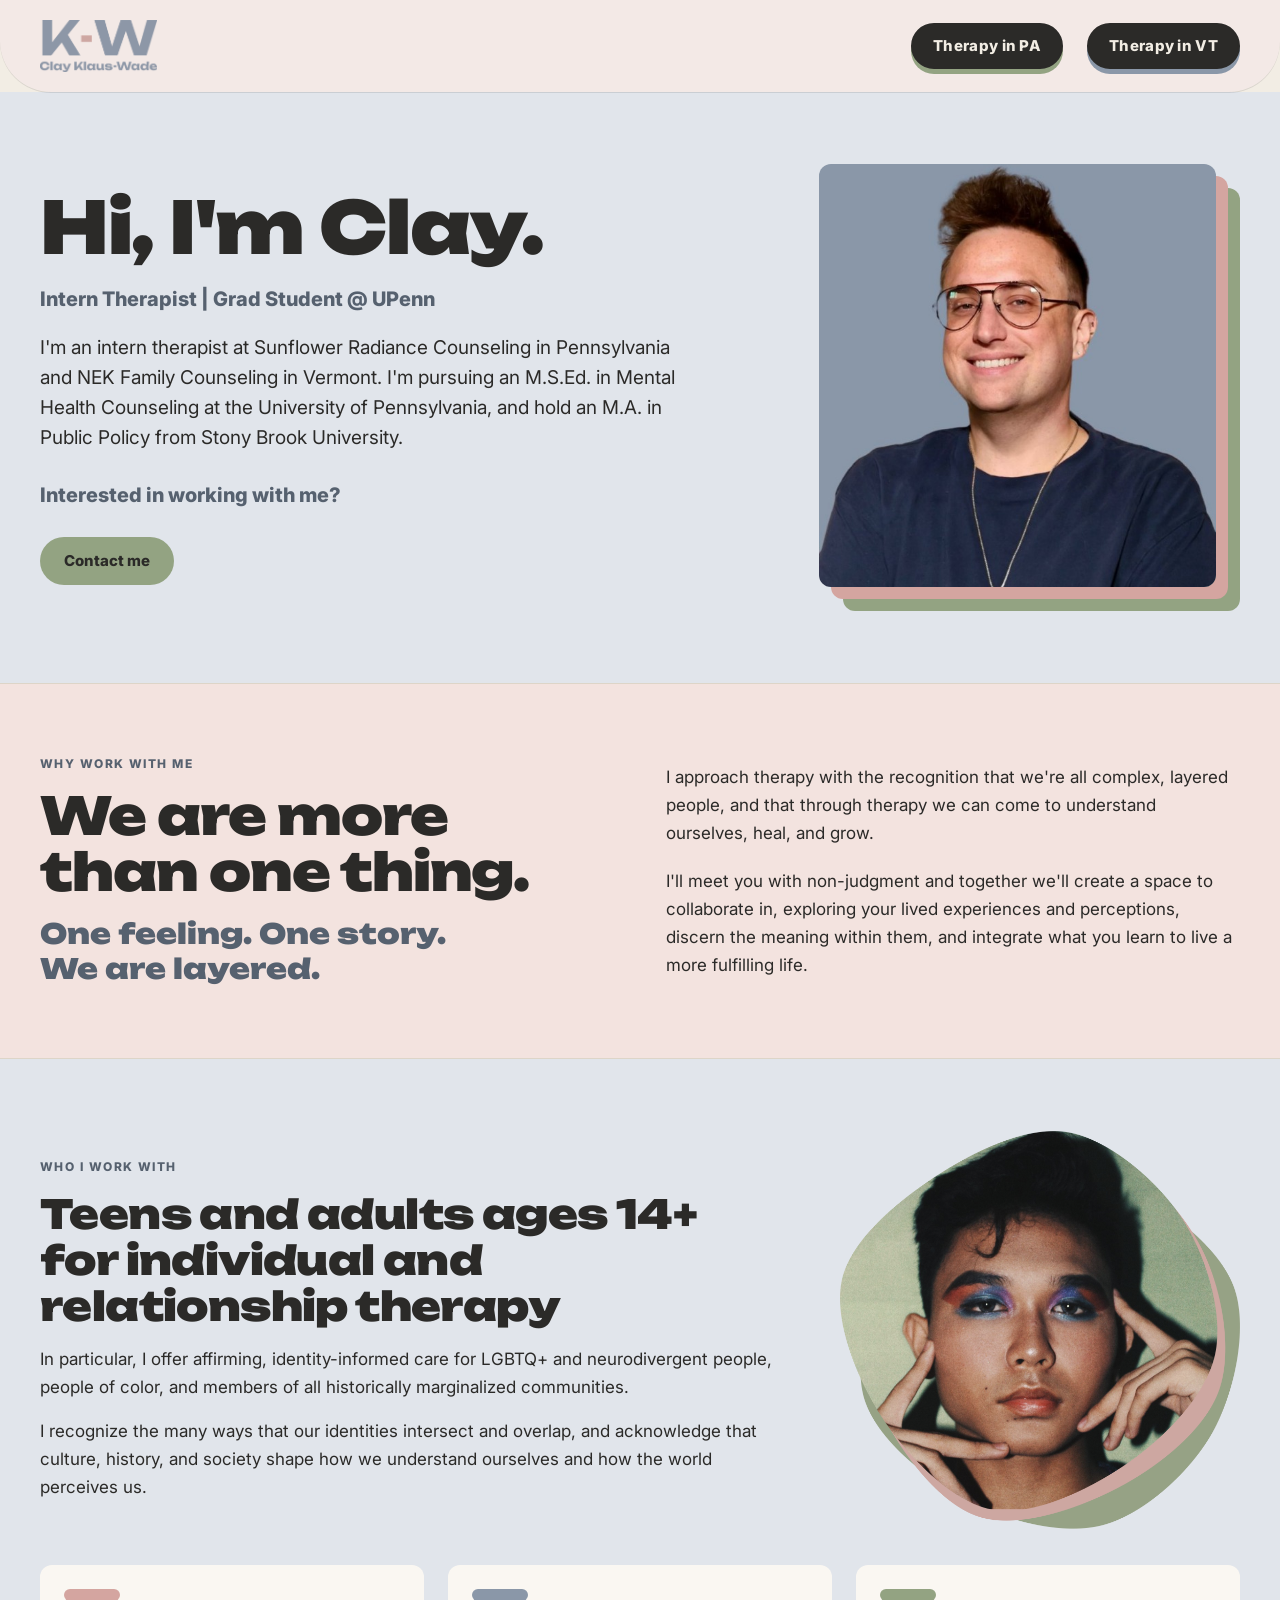
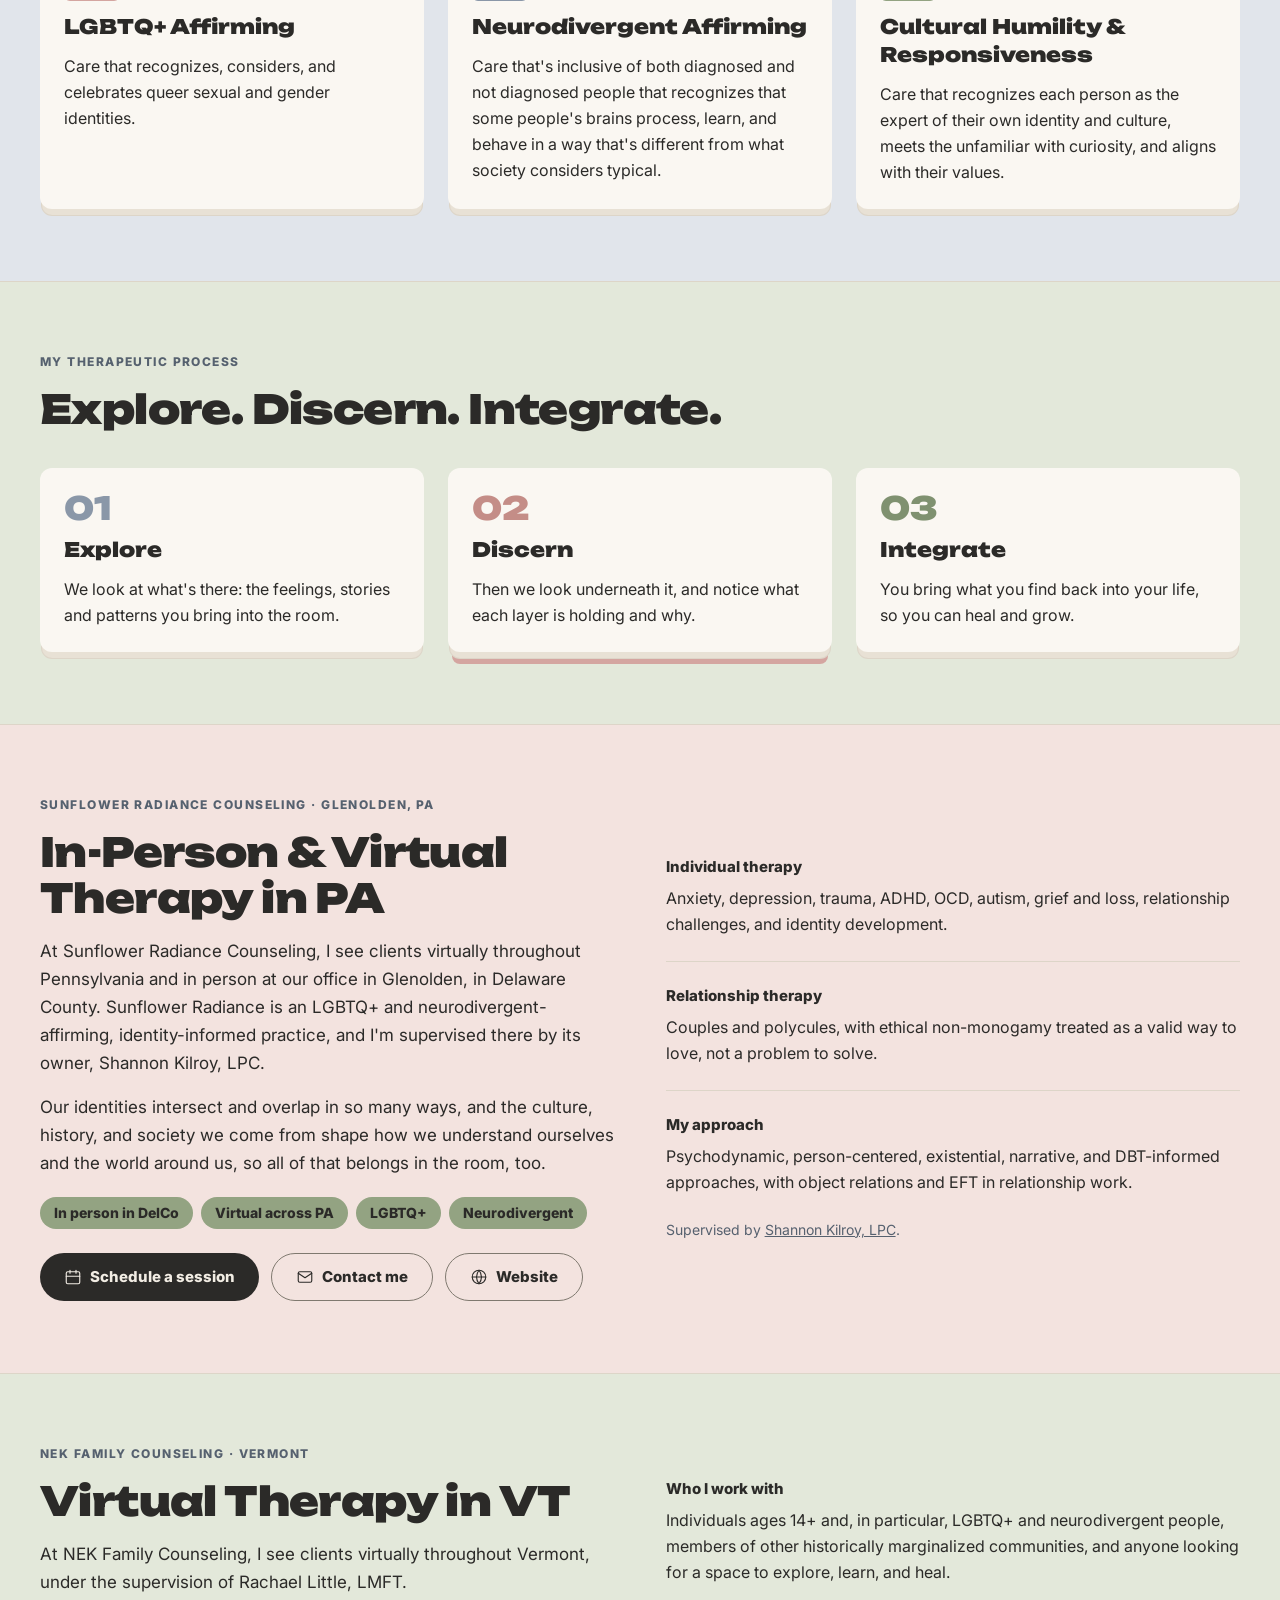
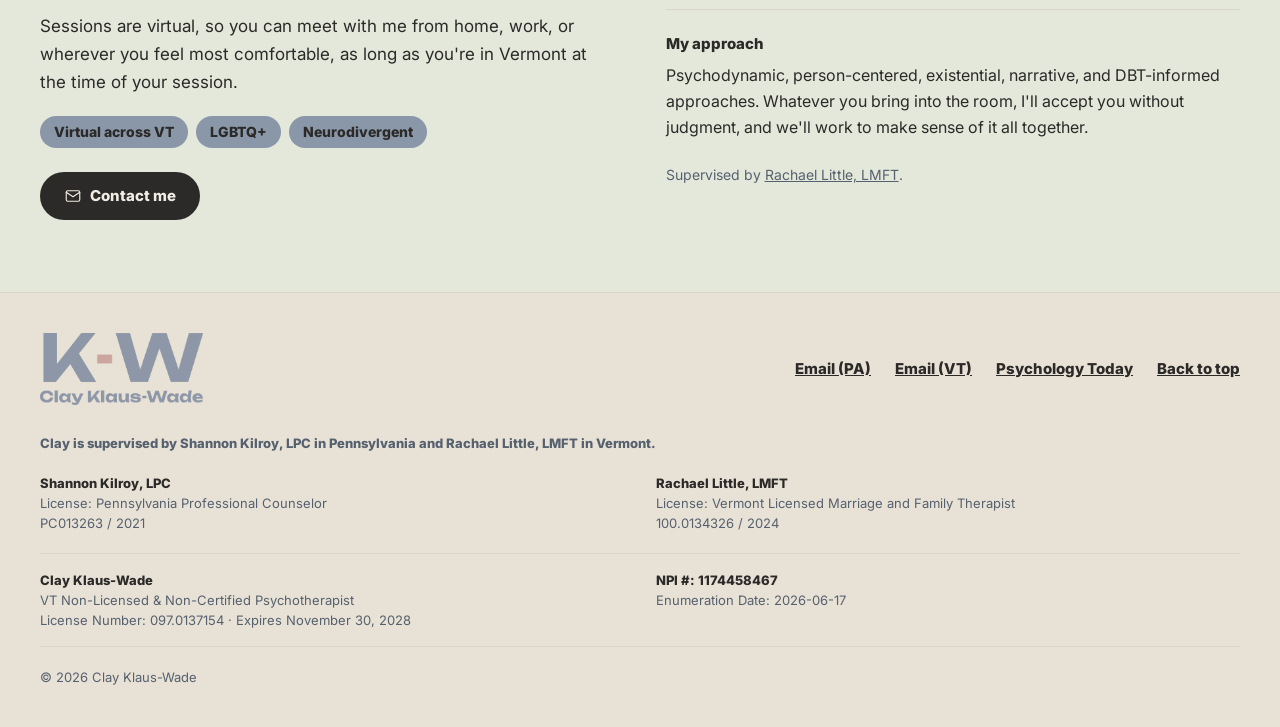
==== therapy/index.html @ a7d3a255 "Make the header stay pinned while scrolling The page wrapper's overflow-x: hidden made it a scroll c" ====
<!doctype html>
<html lang="en">
<head>
<meta charset="utf-8">
<meta name="viewport" content="width=device-width, initial-scale=1">
<title>Therapy with Clay Klaus-Wade</title>
<meta name="description" content="Clay Klaus-Wade is an intern therapist offering in-person and virtual therapy in Pennsylvania through Sunflower Radiance Counseling and virtual therapy in Vermont through NEK Family Counseling.">
<link rel="icon" href="../images/favicon.svg" type="image/svg+xml">
<link rel="preconnect" href="https://fonts.googleapis.com">
<link rel="stylesheet" href="https://fonts.googleapis.com/css2?family=Inter:wght@400;800&amp;family=Unbounded:wght@900&amp;display=swap">
<style>
html{background:#e8e1d5}
body{margin:0;background:#f2ede4}
a{color:#2b2a28}a:hover{color:#56616f}
a:focus-visible{outline:2px solid #2b2a28;outline-offset:2px}
.btn-primary:hover{background:#1c1b1a !important}
.btn-outline:hover{background:#e8e1d5 !important}
.pt-btn:hover{background:#84956f !important;color:#2b2a28 !important}
.card-lift{transition:box-shadow 150ms ease-out}
.card-lift:hover{box-shadow:0 8px 0 -2px #e8e1d5, 0 8px 0 -1px #ddd5c8, 0 16px 0 -4px #d4a5a0 !important}
@media (prefers-reduced-motion: reduce){.card-lift{transition:none}}
html{scroll-behavior:smooth}
@keyframes rise{from{opacity:0;transform:translateY(24px)}to{opacity:1;transform:none}}
@keyframes drift{from{transform:translateY(-28px)}to{transform:translateY(28px)}}
@media (prefers-reduced-motion: no-preference){
.intro > *{animation:rise 700ms cubic-bezier(.2,.7,.2,1) both}
.intro > *:nth-child(2){animation-delay:80ms}
.intro > *:nth-child(3){animation-delay:160ms}
.intro > *:nth-child(4){animation-delay:240ms}
.intro > *:nth-child(5){animation-delay:320ms}
.intro-photo{animation:rise 900ms 200ms cubic-bezier(.2,.7,.2,1) both}
@supports (animation-timeline: view()){
.reveal{animation:rise linear both;animation-timeline:view();animation-range:entry 0% entry 70%}
.parallax{animation:drift linear both;animation-timeline:view();animation-range:cover 0% cover 100%}
}
}
@media (prefers-reduced-motion: reduce){html{scroll-behavior:auto}}
@media (max-width:640px){.logo-footer{height:48px !important}.hero-photo{max-width:321px !important}.who-photo{max-width:280px !important;order:2;flex:none !important;width:100%;align-self:flex-start;margin:4px 0 8px}
.who-row{flex-direction:column;flex-wrap:nowrap !important;align-items:stretch !important;gap:16px !important}
.who-text{display:contents !important}
.who-text > *:nth-child(1){order:1}
.who-text > *:nth-child(n+2){order:3}
.hero{flex-direction:column;flex-wrap:nowrap !important;align-items:stretch !important;gap:20px !important}
.hero .intro{display:contents !important}
.hero .intro > *:nth-child(1){order:1}
.hero .hero-photo{order:2;flex:none !important;width:100%;align-self:flex-start;margin:8px 0 12px}
.hero .intro > *:nth-child(n+2){order:3}}
/* Header, borrowed from layered.health: a sticky vanilla sheet with rounded bottom corners, pill buttons that press into a colored edge */
.kw-header{position:sticky;top:0;z-index:20;background:#f3e9e6;border-radius:0 0 clamp(28px,4vw,56px) clamp(28px,4vw,56px);box-shadow:0 1px 0 rgba(43,42,40,.12)}
.kw-header-inner{max-width:1200px;margin:0 auto;padding:20px clamp(16px,4vw,32px);display:flex;align-items:center;justify-content:space-between;gap:24px;transition:padding .25s ease}
.kw-header.is-scrolled .kw-header-inner{padding-top:12px;padding-bottom:12px}
.kw-header{transition:box-shadow .25s ease}
.kw-header.is-scrolled{box-shadow:0 1px 0 rgba(43,42,40,.12),0 10px 24px -8px rgba(43,42,40,.22)}
.kw-lockup{display:inline-flex;align-items:center;line-height:0;text-decoration:none;flex-shrink:0}
.kw-lockup img{display:block;height:52px;width:auto}
.kw-nav{display:flex;align-items:center;gap:24px}
.kw-btn{position:relative;white-space:nowrap;display:inline-flex;align-items:center;padding:11px 20px;border:2px solid #2b2a28;border-radius:999px;background:#2b2a28;color:#f2ede4 !important;font-size:15px;line-height:20px;font-weight:800;letter-spacing:.02em;text-decoration:none;box-shadow:0 5px 0 0 #d4a5a0;transition:transform .18s ease,box-shadow .18s ease}
.kw-btn-slate{box-shadow:0 5px 0 0 #8a97a8}
.kw-btn-sage{box-shadow:0 5px 0 0 #93a382}
.kw-btn:hover,.kw-btn:focus-visible{background:#1f1e1c;transform:translateY(5px);box-shadow:0 0 0 0 transparent}
.kw-btn:active{transform:translateY(5px);box-shadow:none}
@media (max-width:720px){.kw-header-inner{padding-top:16px;padding-bottom:16px;column-gap:14px}.kw-lockup{flex:0 0 104px;width:104px}.kw-lockup img{width:100%;height:auto}.kw-nav{gap:8px}.kw-btn{padding:9px 12px;font-size:13px;box-shadow:0 4px 0 0 #d4a5a0}.kw-btn-slate{box-shadow:0 4px 0 0 #8a97a8}.kw-btn-sage{box-shadow:0 4px 0 0 #93a382}}
@media (max-width:420px){.kw-header-inner{column-gap:10px}.kw-lockup{flex-basis:84px;width:84px}.kw-nav{gap:6px}.kw-btn{padding:8px 10px;font-size:12px;letter-spacing:0}}
@media (max-width:350px){.kw-header-inner{column-gap:8px}.kw-lockup{flex-basis:68px;width:68px}.kw-nav{gap:5px}.kw-btn{padding:7px 8px;font-size:11px}}
@media (prefers-reduced-motion: reduce){.kw-header,.kw-header-inner,.kw-btn{transition:none}}
</style>
</head>
<body>
<div style="width: 100%; min-height: 100vh; display: flex; flex-direction: column; background: #f2ede4; color: #2b2a28; font-family: Inter, system-ui, -apple-system, 'Segoe UI', sans-serif; font-size: 16px; line-height: 26px; overflow-x: clip">
<div style="flex: 0 0 auto">

<!-- Header (logo only, not linked) -->
<header class="kw-header">
<div class="kw-header-inner">
<a class="kw-lockup" href="#top" aria-label="Clay Klaus-Wade, back to top"><img src="../images/kw-lockup.png" alt="K-W Clay Klaus-Wade"></a>
<nav class="kw-nav" aria-label="Contact">
<a class="kw-btn kw-btn-sage" href="mailto:clay@sunflowerradiance.com">Therapy in PA</a>
<a class="kw-btn kw-btn-slate" href="mailto:clay@nekfamilycounseling.org">Therapy in VT</a>
</nav>
</div>
</header>

<!-- Hero -->
<div style="background: #e1e5eb">
<section id="top" class="hero" style="max-width: 1200px; margin: 0 auto; padding: clamp(48px, 6vw, 72px) clamp(16px, 4vw, 32px); display: flex; flex-wrap: wrap; align-items: center; gap: clamp(40px, 5vw, 72px)">
<div class="intro" style="flex: 1 1 420px; min-width: 0; display: flex; flex-direction: column; gap: 20px">
<h1 style="margin: 0; font-family: Unbounded, Inter, system-ui, sans-serif; font-weight: 900; font-size: clamp(40px, 6vw, 72px); line-height: 1.05; letter-spacing: -0.02em">Hi, I'm Clay.</h1>
<p style="margin: 0; font-size: 20px; line-height: 28px; font-weight: 800; color: #56616f">Intern Therapist | Grad Student @ UPenn</p>
<p style="margin: 0; font-size: 19px; line-height: 30px; max-width: 34em">I'm an intern therapist at Sunflower Radiance Counseling in Pennsylvania and NEK Family Counseling in Vermont. I'm pursuing an M.S.Ed. in Mental Health Counseling at the University of Pennsylvania, and hold an M.A. in Public Policy from Stony Brook University.</p>
<p style="margin: 0; padding-top: 8px; font-size: 20px; line-height: 28px; font-weight: 800; color: #56616f">Interested in working with me?</p>
<div style="display: flex; flex-wrap: wrap; gap: 12px; padding-top: 8px">
<a class="pt-btn" href="https://www.psychologytoday.com/profile/1806016" target="_blank" rel="noopener" style="display: inline-flex; align-items: center; min-height: 48px; box-sizing: border-box; padding: 12px 24px; border-radius: 999px; background: #93a382; color: #2b2a28; font-size: 15px; line-height: 20px; font-weight: 800; text-decoration: none">Contact me</a>
</div>
</div>
<div class="hero-photo" style="flex: 0 1 421px; min-width: 270px; max-width: 421px; padding: 0 24px 24px 0; box-sizing: border-box; align-self: center">
<img src="../images/clay-headshot.jpg" alt="Clay Klaus-Wade, smiling, in glasses and a navy t-shirt" style="display: block; width: 100%; aspect-ratio: 580 / 618; object-fit: cover; border-radius: 12px; box-shadow: 12px 12px 0 0 #d4a5a0, 24px 24px 0 0 #93a382">
</div>
</section>
</div>

<!-- Why work with me -->
<section id="why" style="background: #f3e3df; border-top: 1px solid #ddd5c8">
<div style="max-width: 1200px; margin: 0 auto; padding: clamp(48px, 6vw, 72px) clamp(16px, 4vw, 32px); display: grid; grid-template-columns: repeat(auto-fit, minmax(min(100%, 340px), 1fr)); gap: clamp(32px, 4vw, 64px); align-items: center">
<div class="reveal" style="display: flex; flex-direction: column; gap: 16px">
<div style="font-size: 12px; line-height: 16px; font-weight: 800; letter-spacing: 0.12em; text-transform: uppercase; color: #56616f">Why work with me</div>
<h2 style="margin: 0; font-family: Unbounded, Inter, system-ui, sans-serif; font-weight: 900; font-size: clamp(32px, 4.2vw, 52px); line-height: 1.08; letter-spacing: -0.02em">We are more than one thing.</h2>
<p style="margin: 0; font-family: Unbounded, Inter, system-ui, sans-serif; font-weight: 900; font-size: clamp(20px, 2.2vw, 28px); line-height: 1.25; color: #56616f">One feeling. One story.<br>We are layered.</p>
</div>
<div class="reveal" style="display: flex; flex-direction: column; gap: 20px; font-size: 17px; line-height: 28px; max-width: 38em">
<p style="margin: 0">I approach therapy with the recognition that we're all complex, layered people, and that through therapy we can come to understand ourselves, heal, and grow.</p>
<p style="margin: 0">I'll meet you with non-judgment and together we'll create a space to collaborate in, exploring your lived experiences and perceptions, discern the meaning within them, and integrate what you learn to live a more fulfilling life.</p>
</div>
</div>
</section>

<!-- Who I work with -->
<section id="who" style="background: #e1e5eb; border-top: 1px solid #ddd5c8">
<div style="max-width: 1200px; margin: 0 auto; padding: clamp(48px, 6vw, 72px) clamp(16px, 4vw, 32px); display: flex; flex-direction: column; gap: 36px">
<div class="who-row" style="display: flex; flex-wrap: wrap; align-items: center; gap: clamp(32px, 5vw, 72px)">
<div class="reveal who-text" style="flex: 1 1 460px; min-width: 0; display: flex; flex-direction: column; gap: 16px; max-width: 760px">
<div style="font-size: 12px; line-height: 16px; font-weight: 800; letter-spacing: 0.12em; text-transform: uppercase; color: #56616f">Who I work with</div>
<h2 style="margin: 0; font-family: Unbounded, Inter, system-ui, sans-serif; font-weight: 900; font-size: clamp(28px, 3.4vw, 40px); line-height: 1.15; letter-spacing: -0.015em">Teens and adults ages 14+ for individual and relationship therapy</h2>
<p style="margin: 0; font-size: 17px; line-height: 28px">In particular, I offer affirming, identity-informed care for LGBTQ+ and neurodivergent people, people of color, and members of all historically marginalized communities.</p>
<p style="margin: 0; font-size: 17px; line-height: 28px">I recognize the many ways that our identities intersect and overlap, and acknowledge that culture, history, and society shape how we understand ourselves and how the world perceives us.</p>
</div>
<div class="who-photo" style="flex: 0 1 400px; min-width: 240px; max-width: 400px; box-sizing: border-box">
<img src="../images/who-i-work-with.png" alt="A young person with bold blue and orange eye makeup, hands framing their face, inside a flowing layered shape" style="display: block; width: 100%; height: auto; aspect-ratio: 782 / 777">
</div>
</div>
<div class="reveal" style="display: grid; grid-template-columns: repeat(auto-fit, minmax(min(100%, 280px), 1fr)); gap: 24px">
<div class="card-lift" style="background: #faf7f2; border-radius: 12px; padding: 24px; box-shadow: 0 8px 0 -2px #e8e1d5, 0 8px 0 -1px #ddd5c8; display: flex; flex-direction: column; gap: 12px">
<div style="width: 56px; height: 12px; border-radius: 999px; background: #d4a5a0"></div>
<h3 style="margin: 0; font-family: Unbounded, Inter, system-ui, sans-serif; font-weight: 900; font-size: 20px; line-height: 28px">LGBTQ+ Affirming</h3>
<p style="margin: 0">Care that recognizes, considers, and celebrates queer sexual and gender identities.</p>
</div>
<div class="card-lift" style="background: #faf7f2; border-radius: 12px; padding: 24px; box-shadow: 0 8px 0 -2px #e8e1d5, 0 8px 0 -1px #ddd5c8; display: flex; flex-direction: column; gap: 12px">
<div style="width: 56px; height: 12px; border-radius: 999px; background: #8a97a8"></div>
<h3 style="margin: 0; font-family: Unbounded, Inter, system-ui, sans-serif; font-weight: 900; font-size: 20px; line-height: 28px">Neurodivergent Affirming</h3>
<p style="margin: 0">Care that's inclusive of both diagnosed and not diagnosed people that recognizes that some people's brains process, learn, and behave in a way that's different from what society considers typical.</p>
</div>
<div class="card-lift" style="background: #faf7f2; border-radius: 12px; padding: 24px; box-shadow: 0 8px 0 -2px #e8e1d5, 0 8px 0 -1px #ddd5c8; display: flex; flex-direction: column; gap: 12px">
<div style="width: 56px; height: 12px; border-radius: 999px; background: #93a382"></div>
<h3 style="margin: 0; font-family: Unbounded, Inter, system-ui, sans-serif; font-weight: 900; font-size: 20px; line-height: 28px">Cultural Humility &amp; Responsiveness</h3>
<p style="margin: 0">Care that recognizes each person as the expert of their own identity and culture, meets the unfamiliar with curiosity, and aligns with their values.</p>
</div>
</div>
</div>
</section>

<!-- My therapeutic process -->
<section id="process" style="background: #e3e8da; border-top: 1px solid #ddd5c8">
<div style="max-width: 1200px; margin: 0 auto; padding: clamp(48px, 6vw, 72px) clamp(16px, 4vw, 32px); display: flex; flex-direction: column; gap: 36px">
<div class="reveal" style="display: flex; flex-direction: column; gap: 16px">
<div style="font-size: 12px; line-height: 16px; font-weight: 800; letter-spacing: 0.12em; text-transform: uppercase; color: #56616f">My therapeutic process</div>
<h2 style="margin: 0; font-family: Unbounded, Inter, system-ui, sans-serif; font-weight: 900; font-size: clamp(28px, 3.4vw, 40px); line-height: 1.15; letter-spacing: -0.015em">Explore. Discern. Integrate.</h2>
</div>
<div class="reveal" style="display: grid; grid-template-columns: repeat(auto-fit, minmax(min(100%, 280px), 1fr)); gap: 24px">
<div style="background: #faf7f2; border-radius: 12px; padding: 24px; box-shadow: 0 8px 0 -2px #e8e1d5, 0 8px 0 -1px #ddd5c8; display: flex; flex-direction: column; gap: 12px">
<div style="font-family: Unbounded, Inter, system-ui, sans-serif; font-weight: 900; font-size: 32px; line-height: 1; color: #8a97a8">01</div>
<h3 style="margin: 0; font-family: Unbounded, Inter, system-ui, sans-serif; font-weight: 900; font-size: 20px; line-height: 28px">Explore</h3>
<p style="margin: 0">We look at what's there: the feelings, stories and patterns you bring into the room.</p>
</div>
<div style="background: #faf7f2; border-radius: 12px; padding: 24px; box-shadow: 0 8px 0 -2px #e8e1d5, 0 8px 0 -1px #ddd5c8, 0 16px 0 -4px #d4a5a0; display: flex; flex-direction: column; gap: 12px">
<div style="font-family: Unbounded, Inter, system-ui, sans-serif; font-weight: 900; font-size: 32px; line-height: 1; color: #c48d87">02</div>
<h3 style="margin: 0; font-family: Unbounded, Inter, system-ui, sans-serif; font-weight: 900; font-size: 20px; line-height: 28px">Discern</h3>
<p style="margin: 0">Then we look underneath it, and notice what each layer is holding and why.</p>
</div>
<div style="background: #faf7f2; border-radius: 12px; padding: 24px; box-shadow: 0 8px 0 -2px #e8e1d5, 0 8px 0 -1px #ddd5c8; display: flex; flex-direction: column; gap: 12px">
<div style="font-family: Unbounded, Inter, system-ui, sans-serif; font-weight: 900; font-size: 32px; line-height: 1; color: #7f9170">03</div>
<h3 style="margin: 0; font-family: Unbounded, Inter, system-ui, sans-serif; font-weight: 900; font-size: 20px; line-height: 28px">Integrate</h3>
<p style="margin: 0">You bring what you find back into your life, so you can heal and grow.</p>
</div>
</div>
</div>
</section>

<!-- Pennsylvania -->
<section id="pennsylvania" style="background: #f3e3df; border-top: 1px solid #ddd5c8; border-bottom: 1px solid #ddd5c8">
<div style="max-width: 1200px; margin: 0 auto; padding: clamp(48px, 6vw, 72px) clamp(16px, 4vw, 32px); display: grid; grid-template-columns: repeat(auto-fit, minmax(min(100%, 340px), 1fr)); gap: clamp(32px, 4vw, 64px)">
<div class="reveal" style="display: flex; flex-direction: column; gap: 16px">
<div style="font-size: 12px; line-height: 16px; font-weight: 800; letter-spacing: 0.12em; text-transform: uppercase; color: #56616f">Sunflower Radiance Counseling · Glenolden, PA</div>
<h2 style="margin: 0; font-family: Unbounded, Inter, system-ui, sans-serif; font-weight: 900; font-size: clamp(28px, 3.4vw, 40px); line-height: 1.15; letter-spacing: -0.015em">In-Person &amp; Virtual Therapy in PA</h2>
<p style="margin: 0; font-size: 17px; line-height: 28px">At Sunflower Radiance Counseling, I see clients virtually throughout Pennsylvania and in person at our office in Glenolden, in Delaware County. Sunflower Radiance is an LGBTQ+ and neurodivergent-affirming, identity-informed practice, and I'm supervised there by its owner, Shannon Kilroy, LPC.</p>
<p style="margin: 0; font-size: 17px; line-height: 28px">Our identities intersect and overlap in so many ways, and the culture, history, and society we come from shape how we understand ourselves and the world around us, so all of that belongs in the room, too.</p>
<div style="display: flex; flex-wrap: wrap; gap: 8px; padding-top: 4px">
<span style="padding: 6px 14px; border-radius: 999px; background: #93a382; color: #2b2a28; font-size: 14px; line-height: 20px; font-weight: 800">In person in DelCo</span>
<span style="padding: 6px 14px; border-radius: 999px; background: #93a382; color: #2b2a28; font-size: 14px; line-height: 20px; font-weight: 800">Virtual across PA</span>
<span style="padding: 6px 14px; border-radius: 999px; background: #93a382; color: #2b2a28; font-size: 14px; line-height: 20px; font-weight: 800">LGBTQ+</span>
<span style="padding: 6px 14px; border-radius: 999px; background: #93a382; color: #2b2a28; font-size: 14px; line-height: 20px; font-weight: 800">Neurodivergent</span>
</div>
<div style="display: flex; flex-wrap: wrap; gap: 12px; padding-top: 8px">
<a class="btn-primary" href="https://sunflowerradiance.janeapp.com/#/staff_member/15" target="_blank" rel="noopener" style="display: inline-flex; align-items: center; gap: 8px; min-height: 48px; box-sizing: border-box; padding: 12px 24px; border-radius: 999px; background: #2b2a28; color: #f2ede4; font-size: 15px; line-height: 20px; font-weight: 800; text-decoration: none">
<svg width="18" height="18" viewBox="0 0 24 24" fill="none" stroke="currentColor" stroke-width="1.5" stroke-linecap="round" stroke-linejoin="round" aria-hidden="true"><rect x="3" y="5" width="18" height="16" rx="2"></rect><path d="M16 3v4M8 3v4M3 11h18"></path></svg>
Schedule a session</a>
<a class="btn-outline" href="mailto:clay@sunflowerradiance.com" style="display: inline-flex; align-items: center; gap: 8px; min-height: 48px; box-sizing: border-box; padding: 12px 24px; border-radius: 999px; border: 1.5px solid #7f796f; color: #2b2a28; font-size: 15px; line-height: 20px; font-weight: 800; text-decoration: none">
<svg width="18" height="18" viewBox="0 0 24 24" fill="none" stroke="currentColor" stroke-width="1.5" stroke-linecap="round" stroke-linejoin="round" aria-hidden="true"><rect x="3" y="5" width="18" height="14" rx="2"></rect><path d="m3 7 9 6 9-6"></path></svg>
Contact me</a>
<a class="btn-outline" href="https://www.sunflowerradiance.com/clay-klaus-wade" target="_blank" rel="noopener" aria-label="Website: my profile on Sunflower Radiance Counseling" style="display: inline-flex; align-items: center; gap: 8px; min-height: 48px; box-sizing: border-box; padding: 12px 24px; border-radius: 999px; border: 1.5px solid #7f796f; color: #2b2a28; font-size: 15px; line-height: 20px; font-weight: 800; text-decoration: none">
<svg width="18" height="18" viewBox="0 0 24 24" fill="none" stroke="currentColor" stroke-width="1.5" stroke-linecap="round" stroke-linejoin="round" aria-hidden="true"><circle cx="12" cy="12" r="9"></circle><path d="M3 12h18"></path><path d="M12 3a14 14 0 0 1 0 18a14 14 0 0 1 0-18z"></path></svg>
Website</a>
</div>
</div>
<div class="reveal" style="display: flex; flex-direction: column; gap: 24px; align-self: center">
<div style="display: flex; flex-direction: column; gap: 8px; padding-bottom: 24px; border-bottom: 1px solid #ddd5c8">
<div style="font-size: 15px; line-height: 20px; font-weight: 800">Individual therapy</div>
<p style="margin: 0">Anxiety, depression, trauma, ADHD, OCD, autism, grief and loss, relationship challenges, and identity development.</p>
</div>
<div style="display: flex; flex-direction: column; gap: 8px; padding-bottom: 24px; border-bottom: 1px solid #ddd5c8">
<div style="font-size: 15px; line-height: 20px; font-weight: 800">Relationship therapy</div>
<p style="margin: 0">Couples and polycules, with ethical non-monogamy treated as a valid way to love, not a problem to solve.</p>
</div>
<div style="display: flex; flex-direction: column; gap: 8px">
<div style="font-size: 15px; line-height: 20px; font-weight: 800">My approach</div>
<p style="margin: 0">Psychodynamic, person-centered, existential, narrative, and DBT-informed approaches, with object relations and EFT in relationship work.</p>
</div>
<p style="margin: 0; font-size: 14px; line-height: 22px; color: #56616f">Supervised by <a href="https://www.psychologytoday.com/us/therapists/sunflower-radiance-counseling-llc-glenolden-pa/1083848" target="_blank" rel="noopener" style="color: #56616f; text-decoration: underline">Shannon Kilroy, LPC</a>.</p>
</div>
</div>
</section>

<!-- Vermont -->
<section id="vermont" style="background: #e3e8da">
<div style="max-width: 1200px; margin: 0 auto; padding: clamp(48px, 6vw, 72px) clamp(16px, 4vw, 32px); display: grid; grid-template-columns: repeat(auto-fit, minmax(min(100%, 340px), 1fr)); gap: clamp(32px, 4vw, 64px)">
<div class="reveal" style="display: flex; flex-direction: column; gap: 16px">
<div style="font-size: 12px; line-height: 16px; font-weight: 800; letter-spacing: 0.12em; text-transform: uppercase; color: #56616f">NEK Family Counseling · Vermont</div>
<h2 style="margin: 0; font-family: Unbounded, Inter, system-ui, sans-serif; font-weight: 900; font-size: clamp(28px, 3.4vw, 40px); line-height: 1.15; letter-spacing: -0.015em">Virtual Therapy in VT</h2>
<p style="margin: 0; font-size: 17px; line-height: 28px">At NEK Family Counseling, I see clients virtually throughout Vermont, under the supervision of Rachael Little, LMFT.</p>
<p style="margin: 0; font-size: 17px; line-height: 28px">Sessions are virtual, so you can meet with me from home, work, or wherever you feel most comfortable, as long as you're in Vermont at the time of your session.</p>
<div style="display: flex; flex-wrap: wrap; gap: 8px; padding-top: 4px">
<span style="padding: 6px 14px; border-radius: 999px; background: #8a97a8; color: #2b2a28; font-size: 14px; line-height: 20px; font-weight: 800">Virtual across VT</span>
<span style="padding: 6px 14px; border-radius: 999px; background: #8a97a8; color: #2b2a28; font-size: 14px; line-height: 20px; font-weight: 800">LGBTQ+</span>
<span style="padding: 6px 14px; border-radius: 999px; background: #8a97a8; color: #2b2a28; font-size: 14px; line-height: 20px; font-weight: 800">Neurodivergent</span>
</div>
<div style="padding-top: 8px">
<a class="btn-primary" href="mailto:clay@nekfamilycounseling.org" style="display: inline-flex; align-items: center; gap: 8px; min-height: 48px; box-sizing: border-box; padding: 12px 24px; border-radius: 999px; background: #2b2a28; color: #f2ede4; font-size: 15px; line-height: 20px; font-weight: 800; text-decoration: none">
<svg width="18" height="18" viewBox="0 0 24 24" fill="none" stroke="currentColor" stroke-width="1.5" stroke-linecap="round" stroke-linejoin="round" aria-hidden="true"><rect x="3" y="5" width="18" height="14" rx="2"></rect><path d="m3 7 9 6 9-6"></path></svg>
Contact me</a>
</div>
</div>
<div class="reveal" style="display: flex; flex-direction: column; gap: 24px; align-self: center">
<div style="display: flex; flex-direction: column; gap: 8px; padding-bottom: 24px; border-bottom: 1px solid #ddd5c8">
<div style="font-size: 15px; line-height: 20px; font-weight: 800">Who I work with</div>
<p style="margin: 0">Individuals ages 14+ and, in particular, LGBTQ+ and neurodivergent people, members of other historically marginalized communities, and anyone looking for a space to explore, learn, and heal.</p>
</div>
<div style="display: flex; flex-direction: column; gap: 8px">
<div style="font-size: 15px; line-height: 20px; font-weight: 800">My approach</div>
<p style="margin: 0">Psychodynamic, person-centered, existential, narrative, and DBT-informed approaches. Whatever you bring into the room, I'll accept you without judgment, and we'll work to make sense of it all together.</p>
</div>
<p style="margin: 0; font-size: 14px; line-height: 22px; color: #56616f">Supervised by <a href="https://www.psychologytoday.com/us/therapists/rachael-m-little-saint-johnsbury-vt/152640" target="_blank" rel="noopener" style="color: #56616f; text-decoration: underline">Rachael Little, LMFT</a>.</p>
</div>
</div>
</section>

</div>

<!-- Footer -->
<footer style="flex: 1 0 auto; background: #e8e1d5; border-top: 1px solid #ddd5c8">
<div style="max-width: 1200px; margin: 0 auto; padding: 40px clamp(16px, 4vw, 32px); display: flex; flex-direction: column; gap: 20px">
<div style="display: flex; flex-wrap: wrap; justify-content: space-between; align-items: center; gap: 24px">
<img class="logo-footer" src="../images/kw-lockup.png" alt="K-W Clay Klaus-Wade" style="height: 72px; width: auto; display: block">
<nav aria-label="Contact" style="display: flex; flex-wrap: wrap; gap: 24px; font-size: 15px; line-height: 20px; font-weight: 800">
<a href="mailto:clay@sunflowerradiance.com" style="text-decoration: underline; padding: 12px 0">Email (PA)</a>
<a href="mailto:clay@nekfamilycounseling.org" style="text-decoration: underline; padding: 12px 0">Email (VT)</a>
<a href="https://www.psychologytoday.com/profile/1806016" target="_blank" rel="noopener" style="text-decoration: underline; padding: 12px 0">Psychology Today</a>
<a href="#top" style="text-decoration: underline; padding: 12px 0">Back to top</a>
</nav>
</div>
<p style="margin: 0; padding-top: 8px; font-size: 13px; line-height: 20px; font-weight: 800; color: #56616f">Clay is supervised by Shannon Kilroy, LPC in Pennsylvania and Rachael Little, LMFT in Vermont.</p>
<div style="display: grid; grid-template-columns: repeat(auto-fit, minmax(min(100%, 280px), 1fr)); gap: 16px 32px; font-size: 13px; line-height: 20px; color: #56616f">
<div>
<div style="font-weight: 800; color: #2b2a28">Shannon Kilroy, LPC</div>
<div>License: Pennsylvania Professional Counselor</div>
<div>PC013263 / 2021</div>
</div>
<div>
<div style="font-weight: 800; color: #2b2a28">Rachael Little, LMFT</div>
<div>License: Vermont Licensed Marriage and Family Therapist</div>
<div>100.0134326 / 2024</div>
</div>
</div>
<div style="display: grid; grid-template-columns: repeat(auto-fit, minmax(min(100%, 280px), 1fr)); gap: 16px 32px; padding: 16px 0; border-top: 1px solid #ddd5c8; border-bottom: 1px solid #ddd5c8; font-size: 13px; line-height: 20px; color: #56616f">
<div>
<div style="font-weight: 800; color: #2b2a28">Clay Klaus-Wade</div>
<div>VT Non-Licensed &amp; Non-Certified Psychotherapist</div>
<div>License Number: 097.0137154 · Expires November 30, 2028</div>
</div>
<div>
<div style="font-weight: 800; color: #2b2a28">NPI #: 1174458467</div>
<div>Enumeration Date: 2026-06-17</div>
</div>
</div>
<p style="margin: 0; font-size: 13px; line-height: 20px; color: #56616f">© 2026 Clay Klaus-Wade</p>
</div>
</footer>

</div>
<script>(function(){var h=document.querySelector(".kw-header");if(!h)return;var t=false;function u(){h.classList.toggle("is-scrolled",(window.scrollY||window.pageYOffset)>8);t=false}window.addEventListener("scroll",function(){if(!t){t=true;requestAnimationFrame(u)}},{passive:true});u()})();</script>
</body>
</html>
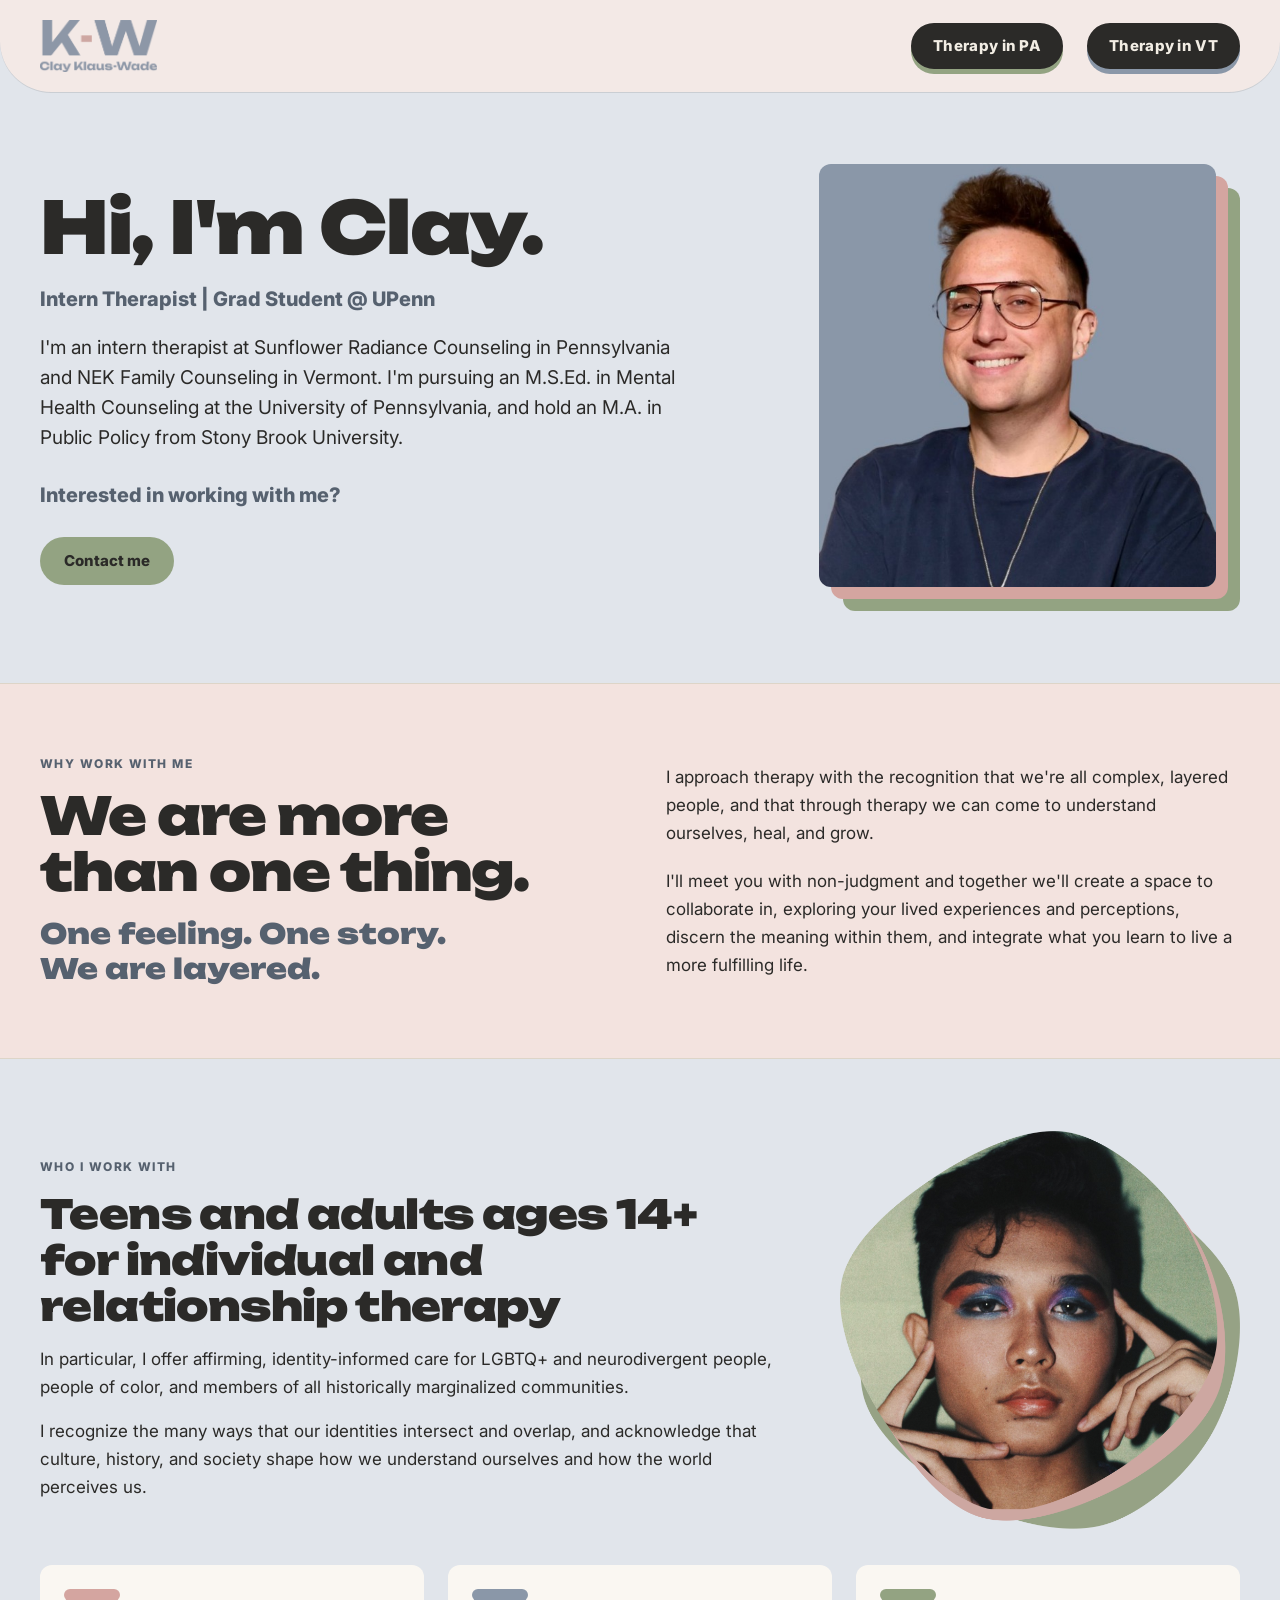
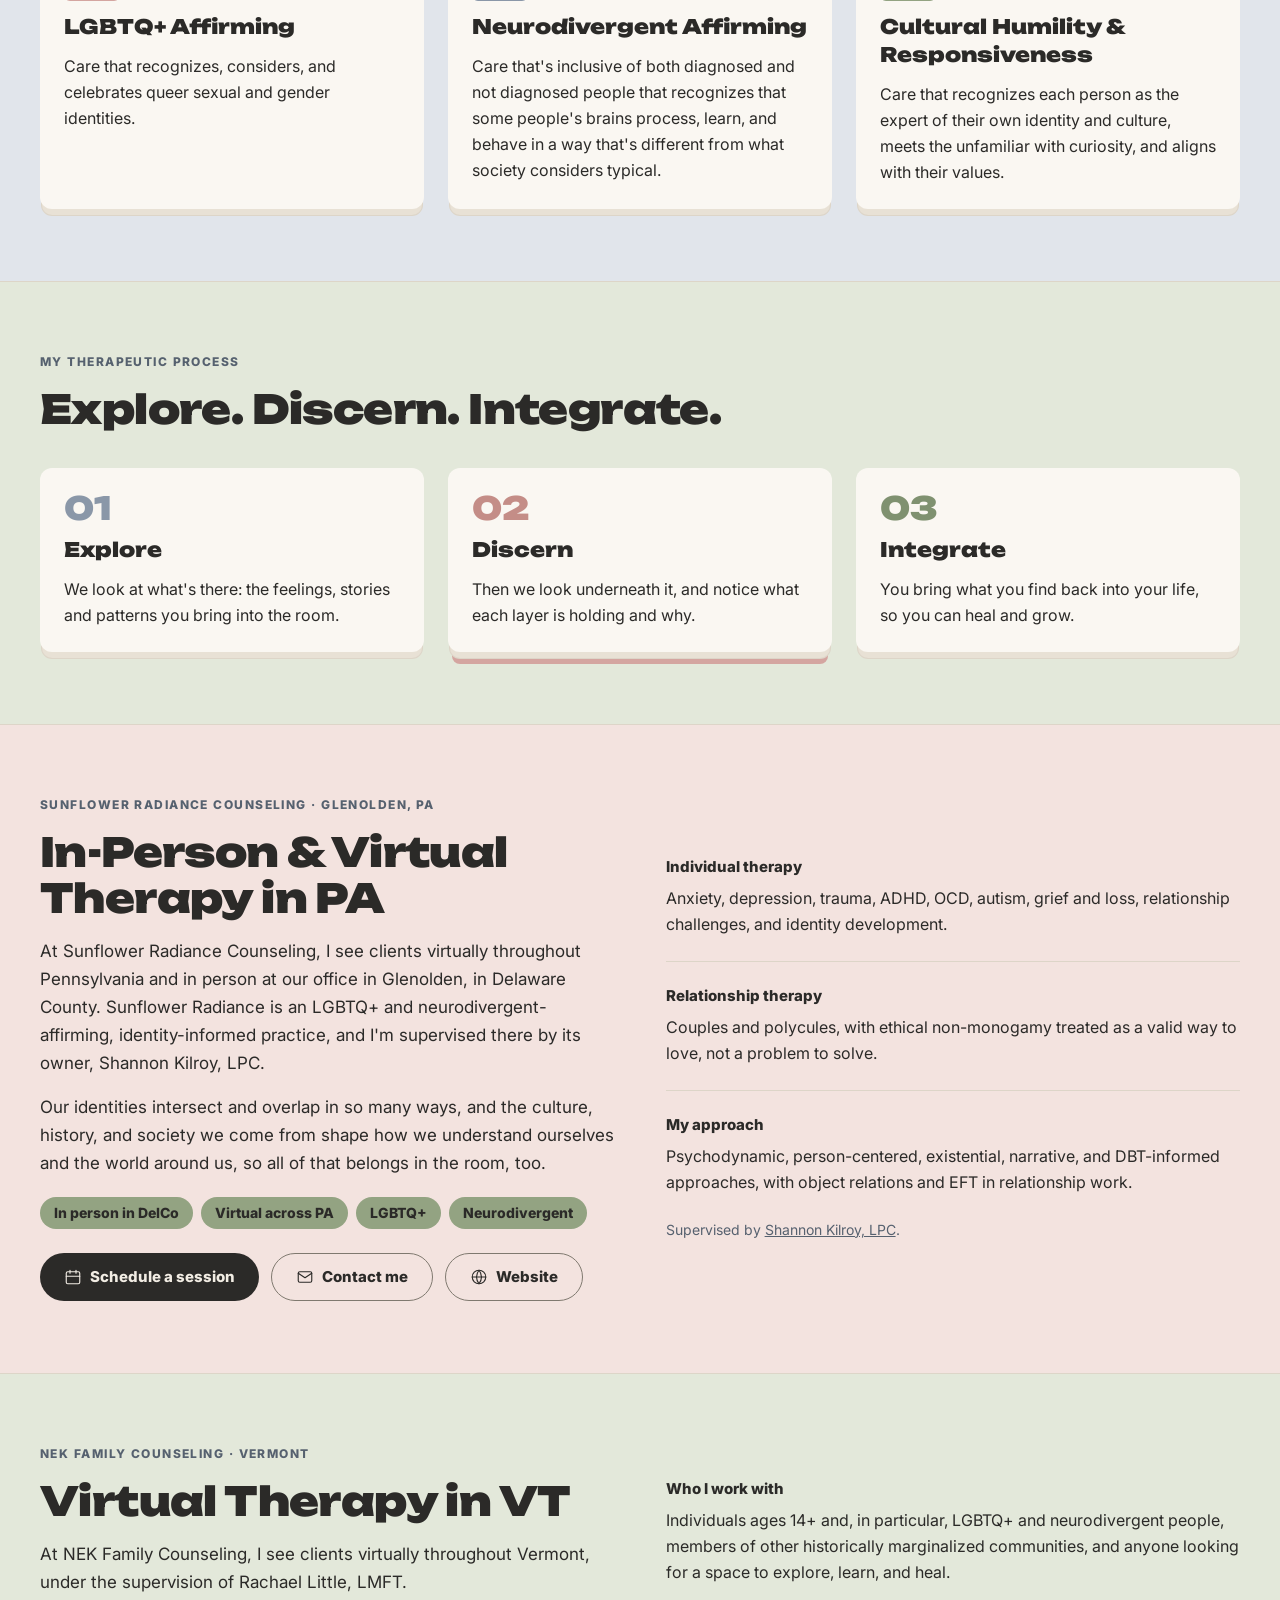
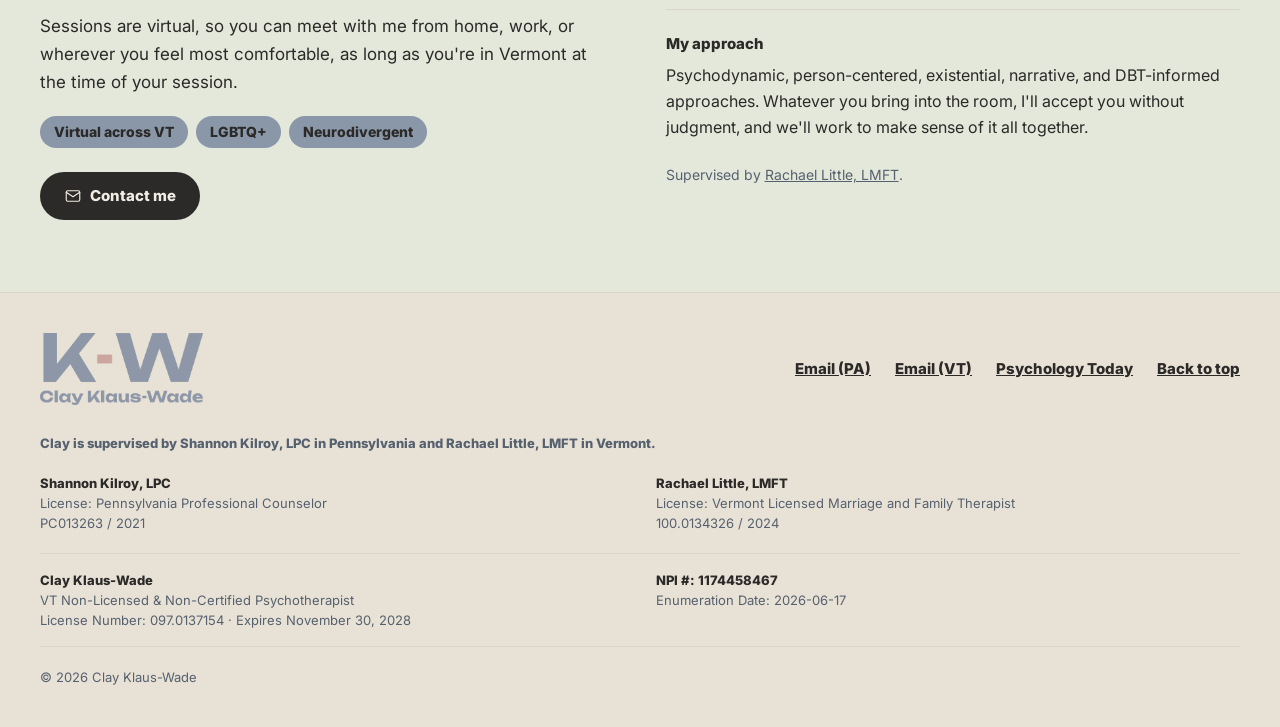
==== commit 96c75a20: "Run the first section up behind the header's rounded corners The header's rounded bottom corners sho" ====
--- a/therapy/index.html
+++ b/therapy/index.html
@@ -51,6 +51,8 @@
 .kw-header.is-scrolled .kw-header-inner{padding-top:12px;padding-bottom:12px}
 .kw-header{transition:box-shadow .25s ease}
 .kw-header.is-scrolled{box-shadow:0 1px 0 rgba(43,42,40,.12),0 10px 24px -8px rgba(43,42,40,.22)}
+/* the first section runs up behind the header so its rounded corners show that color, not the page */
+.kw-under-header{margin-top:calc(-1 * clamp(28px,4vw,56px));padding-top:clamp(28px,4vw,56px)}
 .kw-lockup{display:inline-flex;align-items:center;line-height:0;text-decoration:none;flex-shrink:0}
 .kw-lockup img{display:block;height:52px;width:auto}
 .kw-nav{display:flex;align-items:center;gap:24px}
@@ -81,7 +83,7 @@
 </header>
 
 <!-- Hero -->
-<div style="background: #e1e5eb">
+<div class="kw-under-header" style="background: #e1e5eb">
 <section id="top" class="hero" style="max-width: 1200px; margin: 0 auto; padding: clamp(48px, 6vw, 72px) clamp(16px, 4vw, 32px); display: flex; flex-wrap: wrap; align-items: center; gap: clamp(40px, 5vw, 72px)">
 <div class="intro" style="flex: 1 1 420px; min-width: 0; display: flex; flex-direction: column; gap: 20px">
 <h1 style="margin: 0; font-family: Unbounded, Inter, system-ui, sans-serif; font-weight: 900; font-size: clamp(40px, 6vw, 72px); line-height: 1.05; letter-spacing: -0.02em">Hi, I'm Clay.</h1>
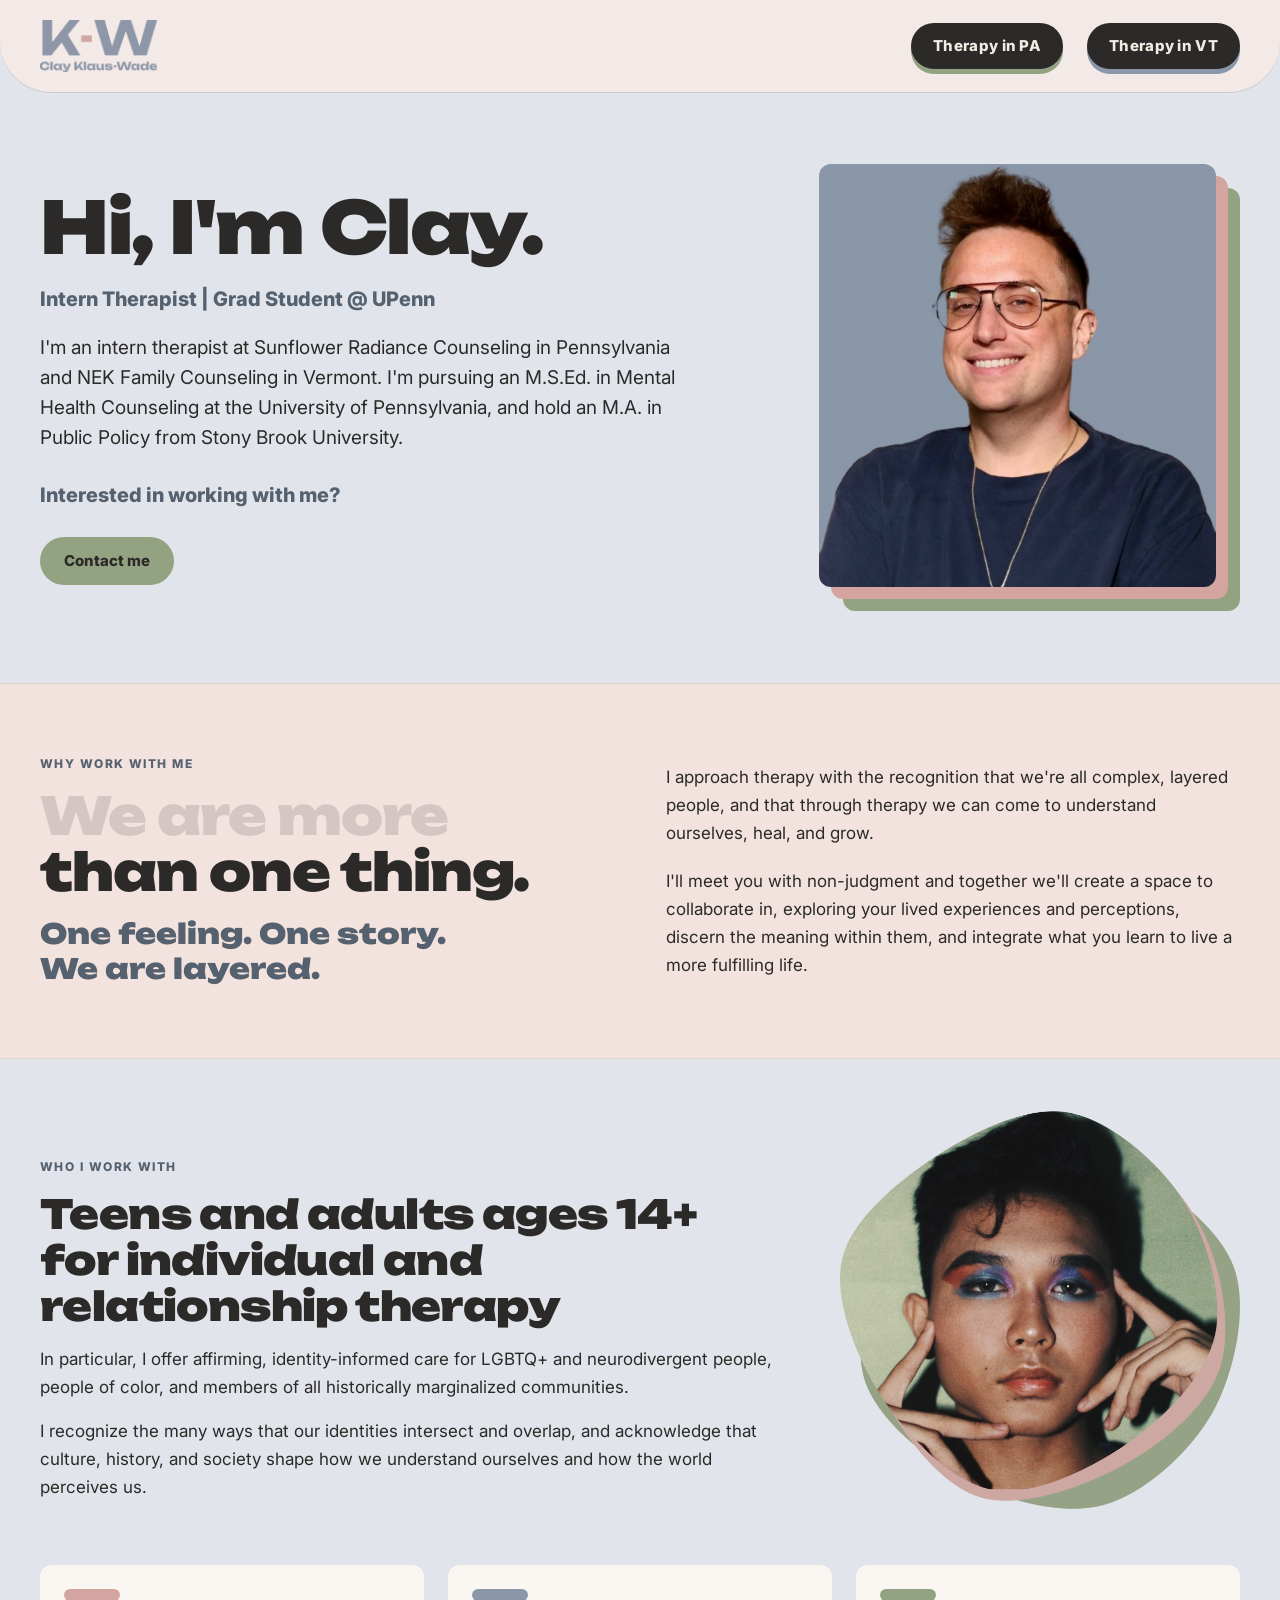
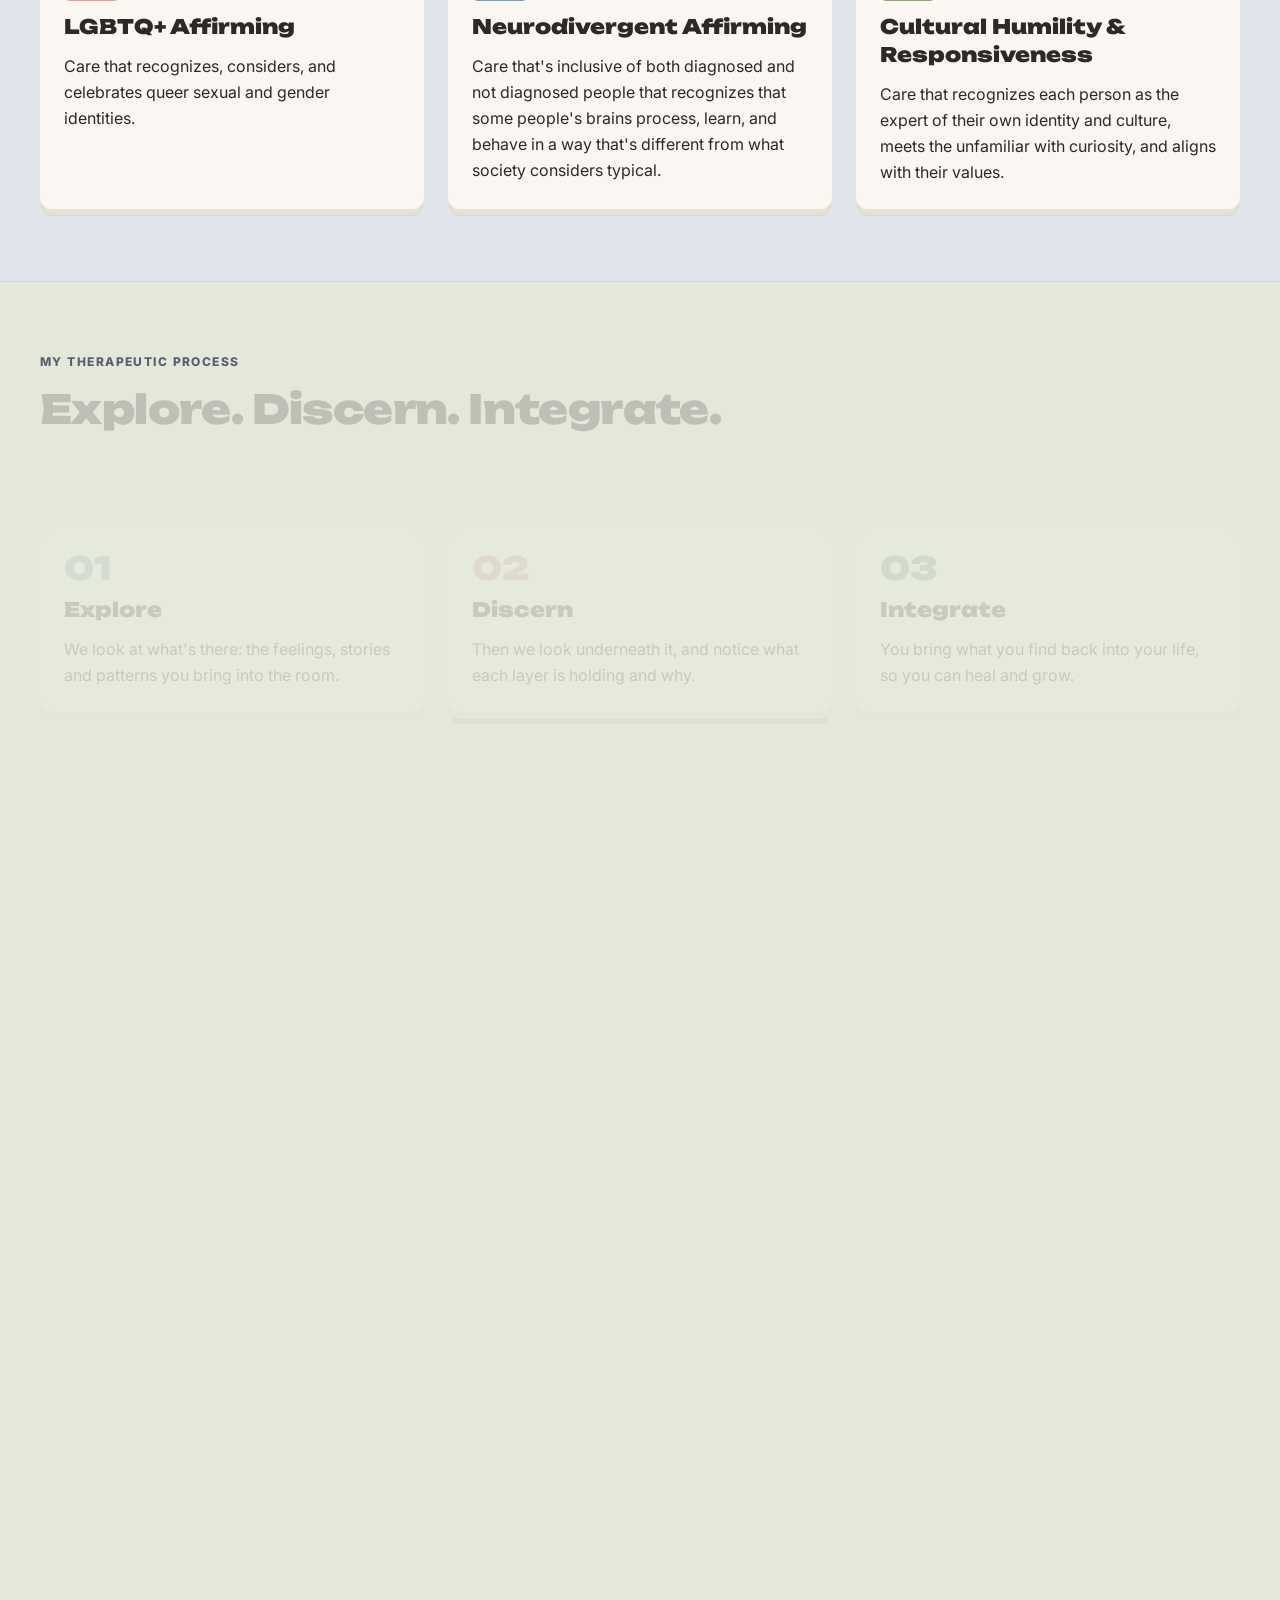
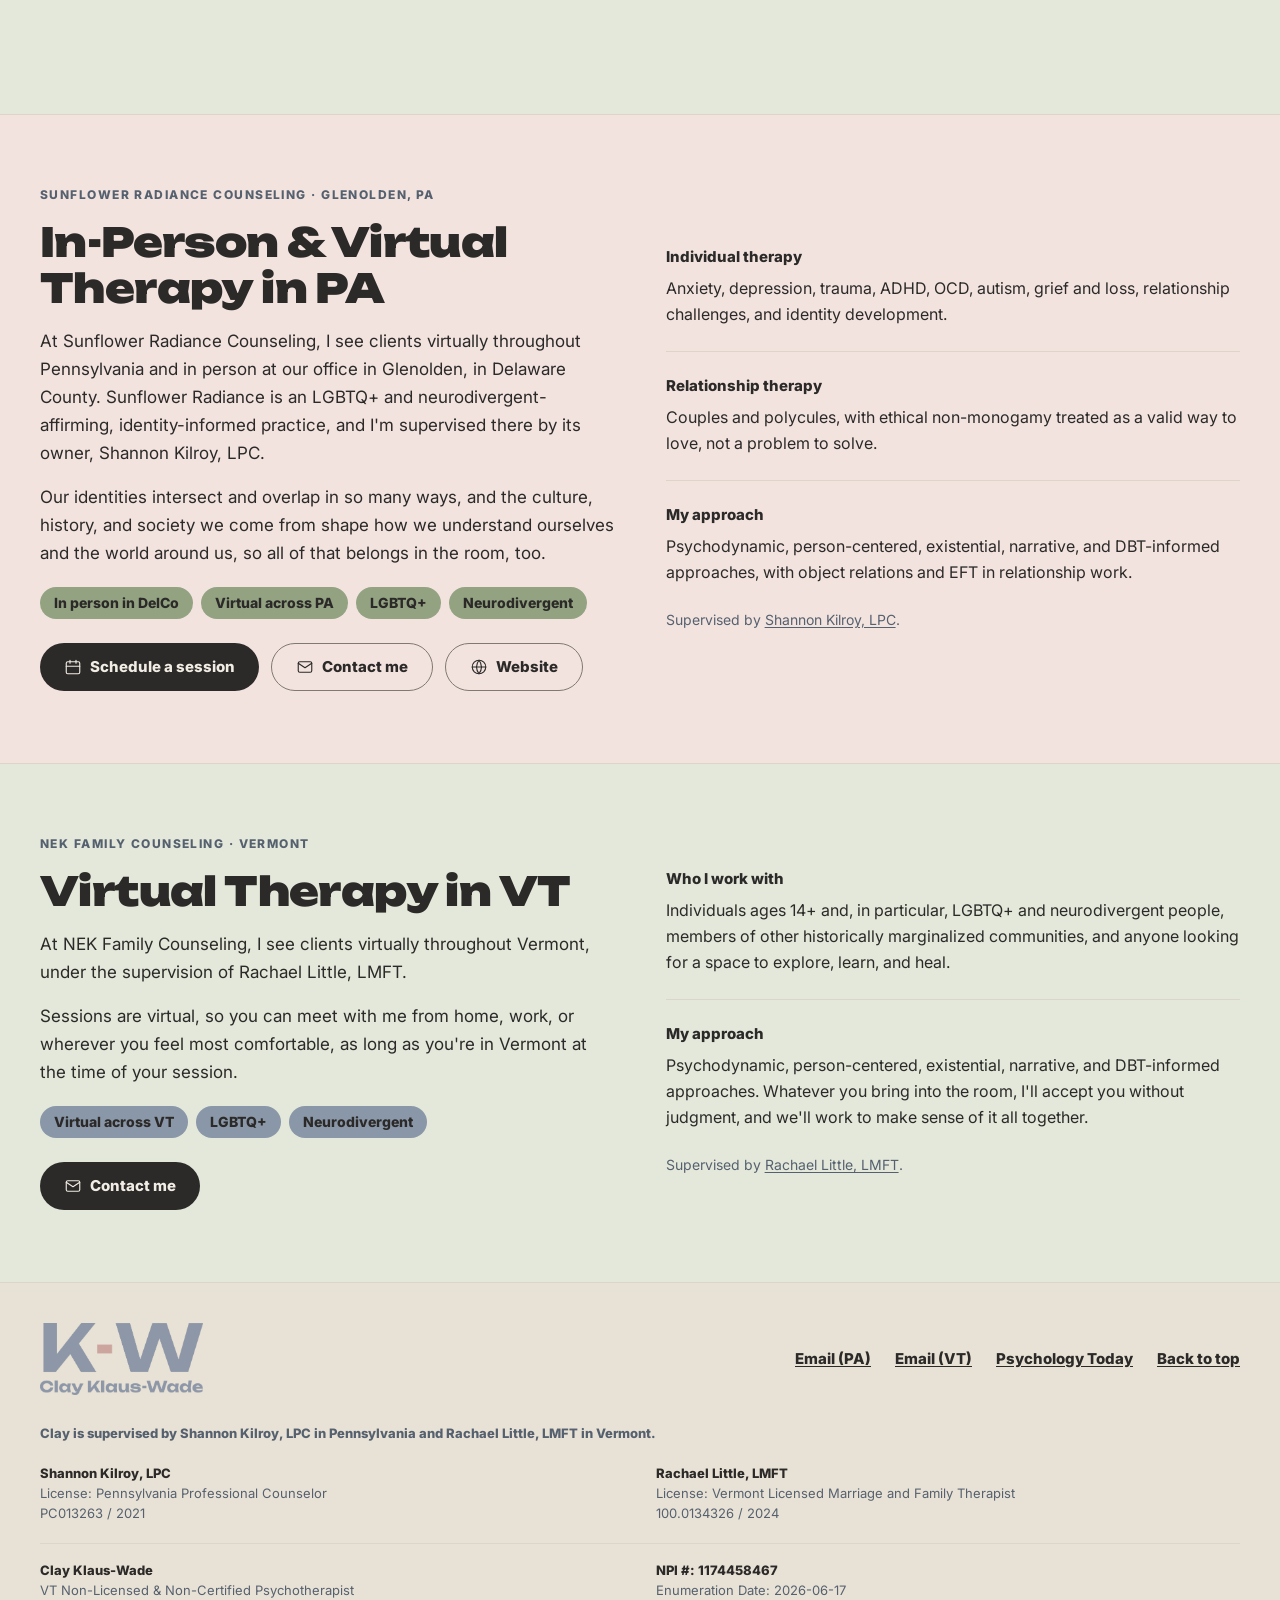
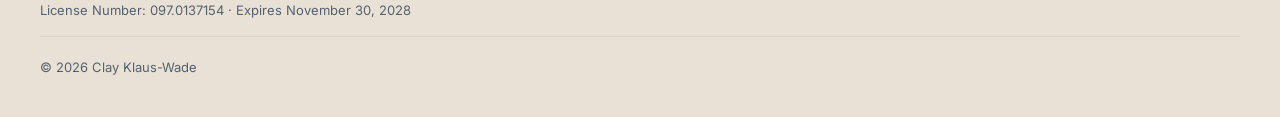
==== commit 68c01808: "Add scroll-driven motion and micro-interactions to both pages Replaces the CSS-only scroll animation" ====
--- a/therapy/index.html
+++ b/therapy/index.html
@@ -20,20 +20,6 @@
 .card-lift:hover{box-shadow:0 8px 0 -2px #e8e1d5, 0 8px 0 -1px #ddd5c8, 0 16px 0 -4px #d4a5a0 !important}
 @media (prefers-reduced-motion: reduce){.card-lift{transition:none}}
 html{scroll-behavior:smooth}
-@keyframes rise{from{opacity:0;transform:translateY(24px)}to{opacity:1;transform:none}}
-@keyframes drift{from{transform:translateY(-28px)}to{transform:translateY(28px)}}
-@media (prefers-reduced-motion: no-preference){
-.intro > *{animation:rise 700ms cubic-bezier(.2,.7,.2,1) both}
-.intro > *:nth-child(2){animation-delay:80ms}
-.intro > *:nth-child(3){animation-delay:160ms}
-.intro > *:nth-child(4){animation-delay:240ms}
-.intro > *:nth-child(5){animation-delay:320ms}
-.intro-photo{animation:rise 900ms 200ms cubic-bezier(.2,.7,.2,1) both}
-@supports (animation-timeline: view()){
-.reveal{animation:rise linear both;animation-timeline:view();animation-range:entry 0% entry 70%}
-.parallax{animation:drift linear both;animation-timeline:view();animation-range:cover 0% cover 100%}
-}
-}
 @media (prefers-reduced-motion: reduce){html{scroll-behavior:auto}}
 @media (max-width:640px){.logo-footer{height:48px !important}.hero-photo{max-width:321px !important}.who-photo{max-width:280px !important;order:2;flex:none !important;width:100%;align-self:flex-start;margin:4px 0 8px}
 .who-row{flex-direction:column;flex-wrap:nowrap !important;align-items:stretch !important;gap:16px !important}
@@ -66,6 +52,8 @@
 @media (max-width:350px){.kw-header-inner{column-gap:8px}.kw-lockup{flex-basis:68px;width:68px}.kw-nav{gap:5px}.kw-btn{padding:7px 8px;font-size:11px}}
 @media (prefers-reduced-motion: reduce){.kw-header,.kw-header-inner,.kw-btn{transition:none}}
 </style>
+<link rel="stylesheet" href="../css/motion.css">
+<script>(function(d){if(!window.matchMedia||matchMedia("(prefers-reduced-motion: reduce)").matches)return;d.classList.add("kw-motion");setTimeout(function(){if(!window.__kwMotionReady)d.classList.remove("kw-motion")},3000)})(document.documentElement);</script>
 </head>
 <body>
 <div style="width: 100%; min-height: 100vh; display: flex; flex-direction: column; background: #f2ede4; color: #2b2a28; font-family: Inter, system-ui, -apple-system, 'Segoe UI', sans-serif; font-size: 16px; line-height: 26px; overflow-x: clip">
@@ -105,8 +93,8 @@
 <div style="max-width: 1200px; margin: 0 auto; padding: clamp(48px, 6vw, 72px) clamp(16px, 4vw, 32px); display: grid; grid-template-columns: repeat(auto-fit, minmax(min(100%, 340px), 1fr)); gap: clamp(32px, 4vw, 64px); align-items: center">
 <div class="reveal" style="display: flex; flex-direction: column; gap: 16px">
 <div style="font-size: 12px; line-height: 16px; font-weight: 800; letter-spacing: 0.12em; text-transform: uppercase; color: #56616f">Why work with me</div>
-<h2 style="margin: 0; font-family: Unbounded, Inter, system-ui, sans-serif; font-weight: 900; font-size: clamp(32px, 4.2vw, 52px); line-height: 1.08; letter-spacing: -0.02em">We are more than one thing.</h2>
-<p style="margin: 0; font-family: Unbounded, Inter, system-ui, sans-serif; font-weight: 900; font-size: clamp(20px, 2.2vw, 28px); line-height: 1.25; color: #56616f">One feeling. One story.<br>We are layered.</p>
+<h2 style="margin: 0; font-family: Unbounded, Inter, system-ui, sans-serif; font-weight: 900; font-size: clamp(32px, 4.2vw, 52px); line-height: 1.08; letter-spacing: -0.02em" data-words-scrub>We are more than one thing.</h2>
+<p style="margin: 0; font-family: Unbounded, Inter, system-ui, sans-serif; font-weight: 900; font-size: clamp(20px, 2.2vw, 28px); line-height: 1.25; color: #56616f" data-words-scrub>One feeling. One story.<br>We are layered.</p>
 </div>
 <div class="reveal" style="display: flex; flex-direction: column; gap: 20px; font-size: 17px; line-height: 28px; max-width: 38em">
 <p style="margin: 0">I approach therapy with the recognition that we're all complex, layered people, and that through therapy we can come to understand ourselves, heal, and grow.</p>
@@ -125,8 +113,8 @@
 <p style="margin: 0; font-size: 17px; line-height: 28px">In particular, I offer affirming, identity-informed care for LGBTQ+ and neurodivergent people, people of color, and members of all historically marginalized communities.</p>
 <p style="margin: 0; font-size: 17px; line-height: 28px">I recognize the many ways that our identities intersect and overlap, and acknowledge that culture, history, and society shape how we understand ourselves and how the world perceives us.</p>
 </div>
-<div class="who-photo" style="flex: 0 1 400px; min-width: 240px; max-width: 400px; box-sizing: border-box">
-<img src="../images/who-i-work-with.png" alt="A young person with bold blue and orange eye makeup, hands framing their face, inside a flowing layered shape" style="display: block; width: 100%; height: auto; aspect-ratio: 782 / 777">
+<div class="who-photo" data-reveal style="flex: 0 1 400px; min-width: 240px; max-width: 400px; box-sizing: border-box">
+<img data-parallax="5" src="../images/who-i-work-with.png" alt="A young person with bold blue and orange eye makeup, hands framing their face, inside a flowing layered shape" style="display: block; width: 100%; height: auto; aspect-ratio: 782 / 777">
 </div>
 </div>
 <div class="reveal" style="display: grid; grid-template-columns: repeat(auto-fit, minmax(min(100%, 280px), 1fr)); gap: 24px">
@@ -150,24 +138,24 @@
 </section>
 
 <!-- My therapeutic process -->
-<section id="process" style="background: #e3e8da; border-top: 1px solid #ddd5c8">
+<section id="process" data-pin style="background: #e3e8da; border-top: 1px solid #ddd5c8">
 <div style="max-width: 1200px; margin: 0 auto; padding: clamp(48px, 6vw, 72px) clamp(16px, 4vw, 32px); display: flex; flex-direction: column; gap: 36px">
 <div class="reveal" style="display: flex; flex-direction: column; gap: 16px">
 <div style="font-size: 12px; line-height: 16px; font-weight: 800; letter-spacing: 0.12em; text-transform: uppercase; color: #56616f">My therapeutic process</div>
-<h2 style="margin: 0; font-family: Unbounded, Inter, system-ui, sans-serif; font-weight: 900; font-size: clamp(28px, 3.4vw, 40px); line-height: 1.15; letter-spacing: -0.015em">Explore. Discern. Integrate.</h2>
+<h2 style="margin: 0; font-family: Unbounded, Inter, system-ui, sans-serif; font-weight: 900; font-size: clamp(28px, 3.4vw, 40px); line-height: 1.15; letter-spacing: -0.015em" data-pin-title>Explore. Discern. Integrate.</h2>
 </div>
 <div class="reveal" style="display: grid; grid-template-columns: repeat(auto-fit, minmax(min(100%, 280px), 1fr)); gap: 24px">
-<div style="background: #faf7f2; border-radius: 12px; padding: 24px; box-shadow: 0 8px 0 -2px #e8e1d5, 0 8px 0 -1px #ddd5c8; display: flex; flex-direction: column; gap: 12px">
+<div data-pin-step style="background: #faf7f2; border-radius: 12px; padding: 24px; box-shadow: 0 8px 0 -2px #e8e1d5, 0 8px 0 -1px #ddd5c8; display: flex; flex-direction: column; gap: 12px">
 <div style="font-family: Unbounded, Inter, system-ui, sans-serif; font-weight: 900; font-size: 32px; line-height: 1; color: #8a97a8">01</div>
 <h3 style="margin: 0; font-family: Unbounded, Inter, system-ui, sans-serif; font-weight: 900; font-size: 20px; line-height: 28px">Explore</h3>
 <p style="margin: 0">We look at what's there: the feelings, stories and patterns you bring into the room.</p>
 </div>
-<div style="background: #faf7f2; border-radius: 12px; padding: 24px; box-shadow: 0 8px 0 -2px #e8e1d5, 0 8px 0 -1px #ddd5c8, 0 16px 0 -4px #d4a5a0; display: flex; flex-direction: column; gap: 12px">
+<div data-pin-step style="background: #faf7f2; border-radius: 12px; padding: 24px; box-shadow: 0 8px 0 -2px #e8e1d5, 0 8px 0 -1px #ddd5c8, 0 16px 0 -4px #d4a5a0; display: flex; flex-direction: column; gap: 12px">
 <div style="font-family: Unbounded, Inter, system-ui, sans-serif; font-weight: 900; font-size: 32px; line-height: 1; color: #c48d87">02</div>
 <h3 style="margin: 0; font-family: Unbounded, Inter, system-ui, sans-serif; font-weight: 900; font-size: 20px; line-height: 28px">Discern</h3>
 <p style="margin: 0">Then we look underneath it, and notice what each layer is holding and why.</p>
 </div>
-<div style="background: #faf7f2; border-radius: 12px; padding: 24px; box-shadow: 0 8px 0 -2px #e8e1d5, 0 8px 0 -1px #ddd5c8; display: flex; flex-direction: column; gap: 12px">
+<div data-pin-step style="background: #faf7f2; border-radius: 12px; padding: 24px; box-shadow: 0 8px 0 -2px #e8e1d5, 0 8px 0 -1px #ddd5c8; display: flex; flex-direction: column; gap: 12px">
 <div style="font-family: Unbounded, Inter, system-ui, sans-serif; font-weight: 900; font-size: 32px; line-height: 1; color: #7f9170">03</div>
 <h3 style="margin: 0; font-family: Unbounded, Inter, system-ui, sans-serif; font-weight: 900; font-size: 20px; line-height: 28px">Integrate</h3>
 <p style="margin: 0">You bring what you find back into your life, so you can heal and grow.</p>
@@ -296,6 +284,10 @@
 </footer>
 
 </div>
+<script src="../js/vendor/gsap.min.js"></script>
+<script src="../js/vendor/ScrollTrigger.min.js"></script>
+<script src="../js/vendor/lenis.min.js"></script>
+<script src="../js/motion.js"></script>
 <script>(function(){var h=document.querySelector(".kw-header");if(!h)return;var t=false;function u(){h.classList.toggle("is-scrolled",(window.scrollY||window.pageYOffset)>8);t=false}window.addEventListener("scroll",function(){if(!t){t=true;requestAnimationFrame(u)}},{passive:true});u()})();</script>
 </body>
 </html>
--- a/css/motion.css
+++ b/css/motion.css
@@ -0,0 +1,57 @@
+/* Motion and micro-interactions for klaus-wade.com, shared by both pages.
+   js/motion.js drives the scroll animations; this file holds the starting
+   states, Lenis's required rules, and the hover/press details. */
+
+/* ---------- Starting states ----------
+   <html> gets .kw-motion from a tiny script in <head> (only when the visitor
+   hasn't asked for reduced motion), so these elements start hidden instead of
+   flashing before js/motion.js animates them in. If the motion script never
+   loads, that head script removes .kw-motion after 3s and everything shows. */
+.kw-motion .kw-header,
+.kw-motion .hero .intro > *,
+.kw-motion .hero-photo,
+.kw-motion .reveal,
+.kw-motion [data-reveal],
+.kw-motion [data-cta] { opacity: 0; }
+
+/* Words split out of a heading or paragraph; only their opacity animates */
+.kw-word { display: inline; }
+
+/* ---------- Lenis (smooth scroll), from lenis.css ---------- */
+html.lenis, html.lenis body { height: auto; }
+html.lenis { scroll-behavior: auto !important; }
+.lenis:not(.lenis-autoToggle).lenis-stopped { overflow: clip; }
+.lenis [data-lenis-prevent] { overscroll-behavior: contain; }
+.lenis.lenis-smooth iframe { pointer-events: none; }
+
+/* ---------- Micro-interactions ---------- */
+/* Buttons lift slightly on hover and press in when clicked */
+.btn-primary, .btn-outline, .pt-btn {
+  transition: transform .25s cubic-bezier(.2,.7,.2,1), background-color .2s ease, color .2s ease;
+}
+.btn-primary svg, .btn-outline svg { transition: transform .25s cubic-bezier(.2,.7,.2,1); }
+.btn-primary:active, .btn-outline:active, .pt-btn:active { transform: translateY(0) scale(.98); transition-duration: .08s; }
+
+/* Cards rise a little and pick up the rose layer underneath */
+.card-lift { transition: transform .35s cubic-bezier(.2,.7,.2,1), box-shadow .35s ease; }
+
+/* Text links: the underline eases away from the text */
+a { text-underline-offset: .16em; transition: color .2s ease, text-underline-offset .2s ease; }
+
+.kw-lockup img { transition: transform .3s cubic-bezier(.2,.7,.2,1); }
+
+/* Hover-only movement, so taps on phones don't leave things stuck mid-lift */
+@media (hover: hover) {
+  .btn-primary:hover, .btn-outline:hover, .pt-btn:hover { transform: translateY(-2px); }
+  .btn-primary:hover svg, .btn-outline:hover svg { transform: scale(1.12); }
+  .card-lift:hover { transform: translateY(-4px); }
+  a:hover { text-underline-offset: .28em; }
+  .kw-lockup:hover img { transform: scale(1.03); }
+}
+
+@media (prefers-reduced-motion: reduce) {
+  .btn-primary, .btn-outline, .pt-btn, .btn-primary svg, .btn-outline svg,
+  .card-lift, a, .kw-lockup img { transition: none; }
+  .btn-primary:hover, .btn-outline:hover, .pt-btn:hover, .btn-primary:active, .btn-outline:active, .pt-btn:active,
+  .btn-primary:hover svg, .btn-outline:hover svg, .card-lift:hover, .kw-lockup:hover img { transform: none; }
+}
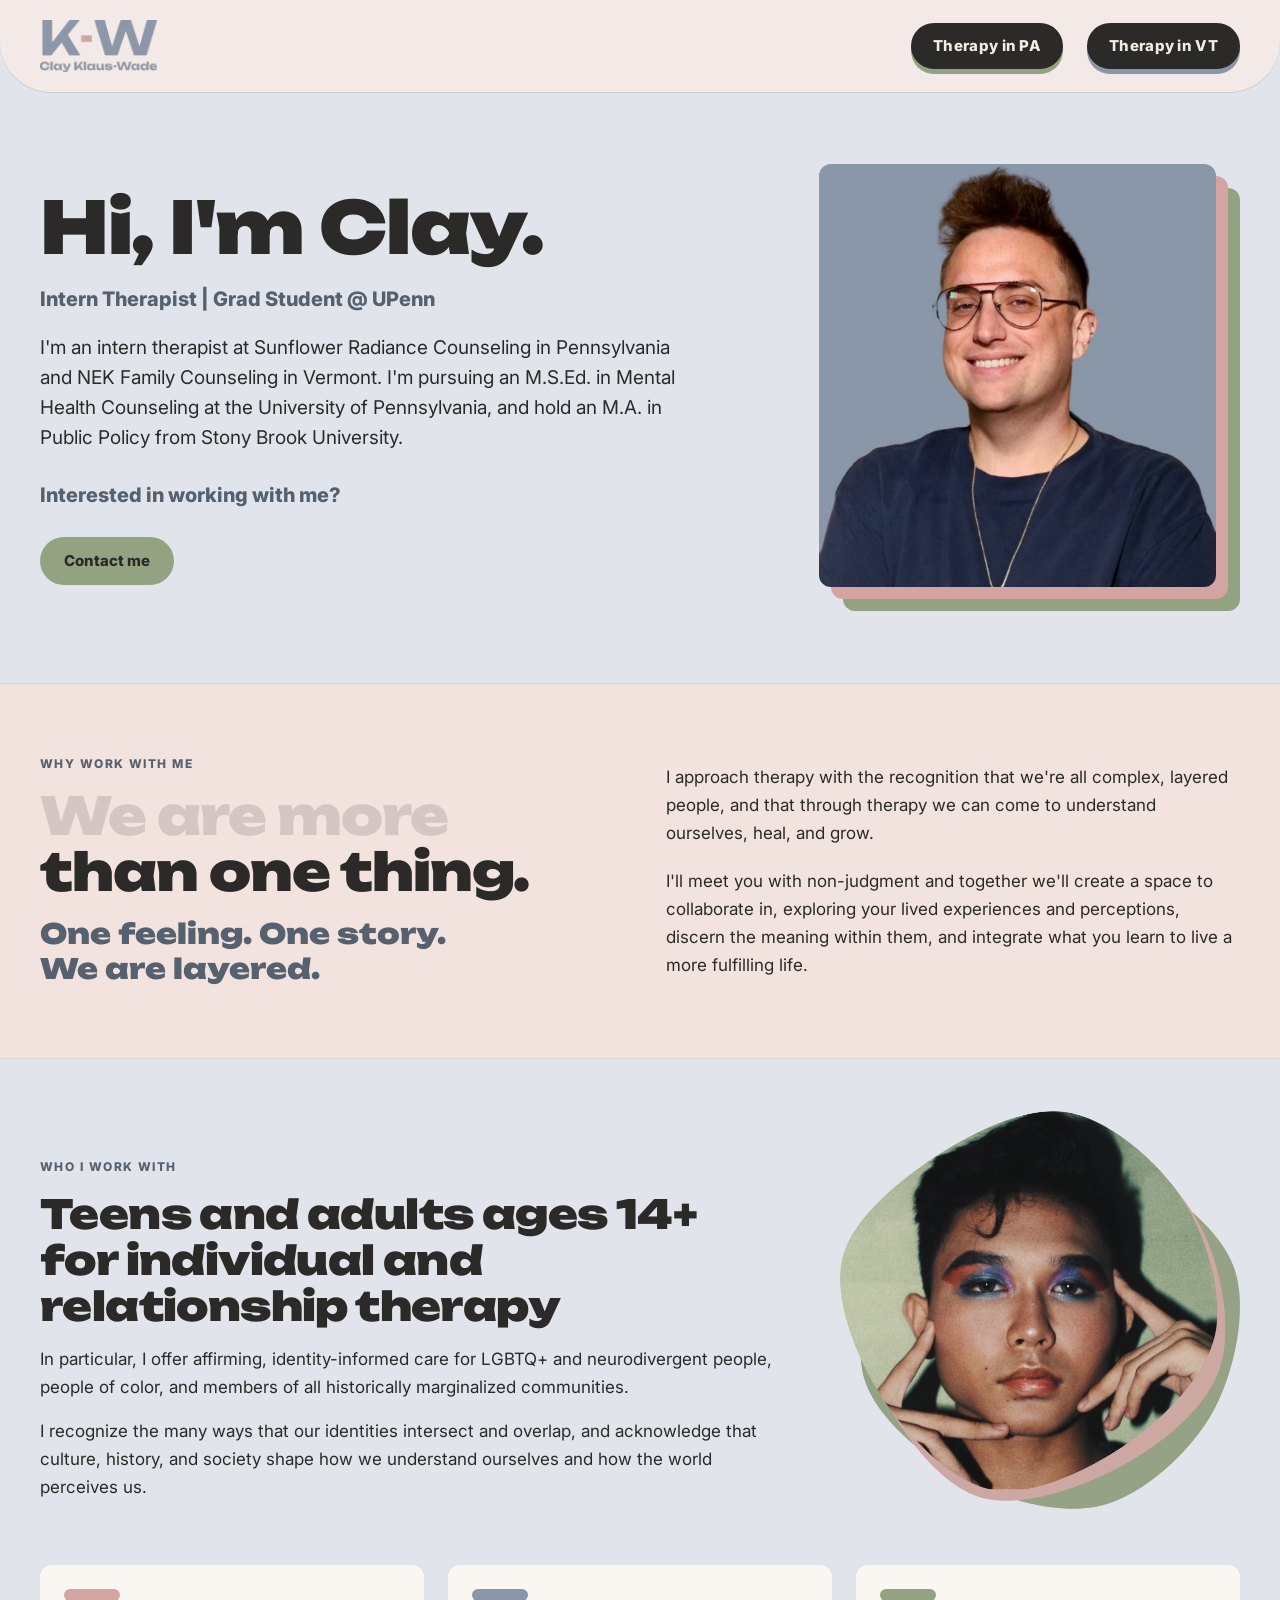
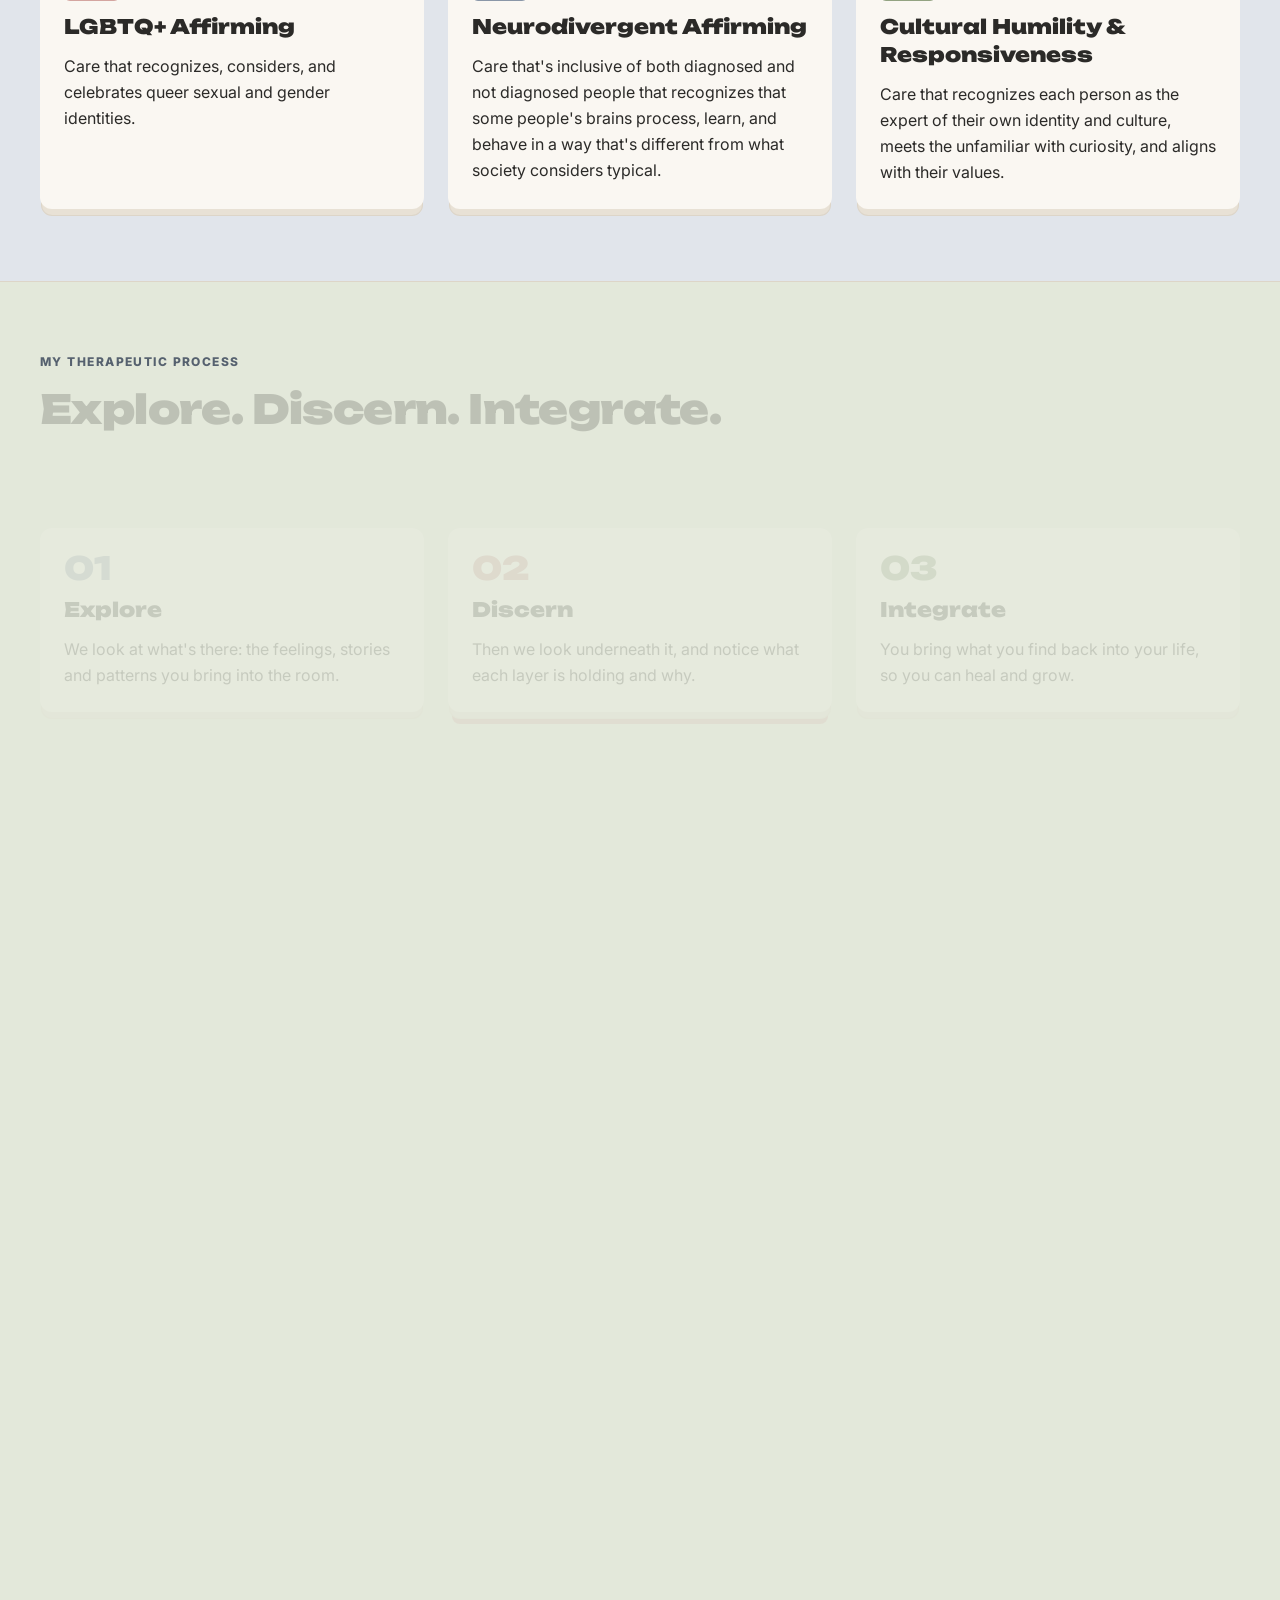
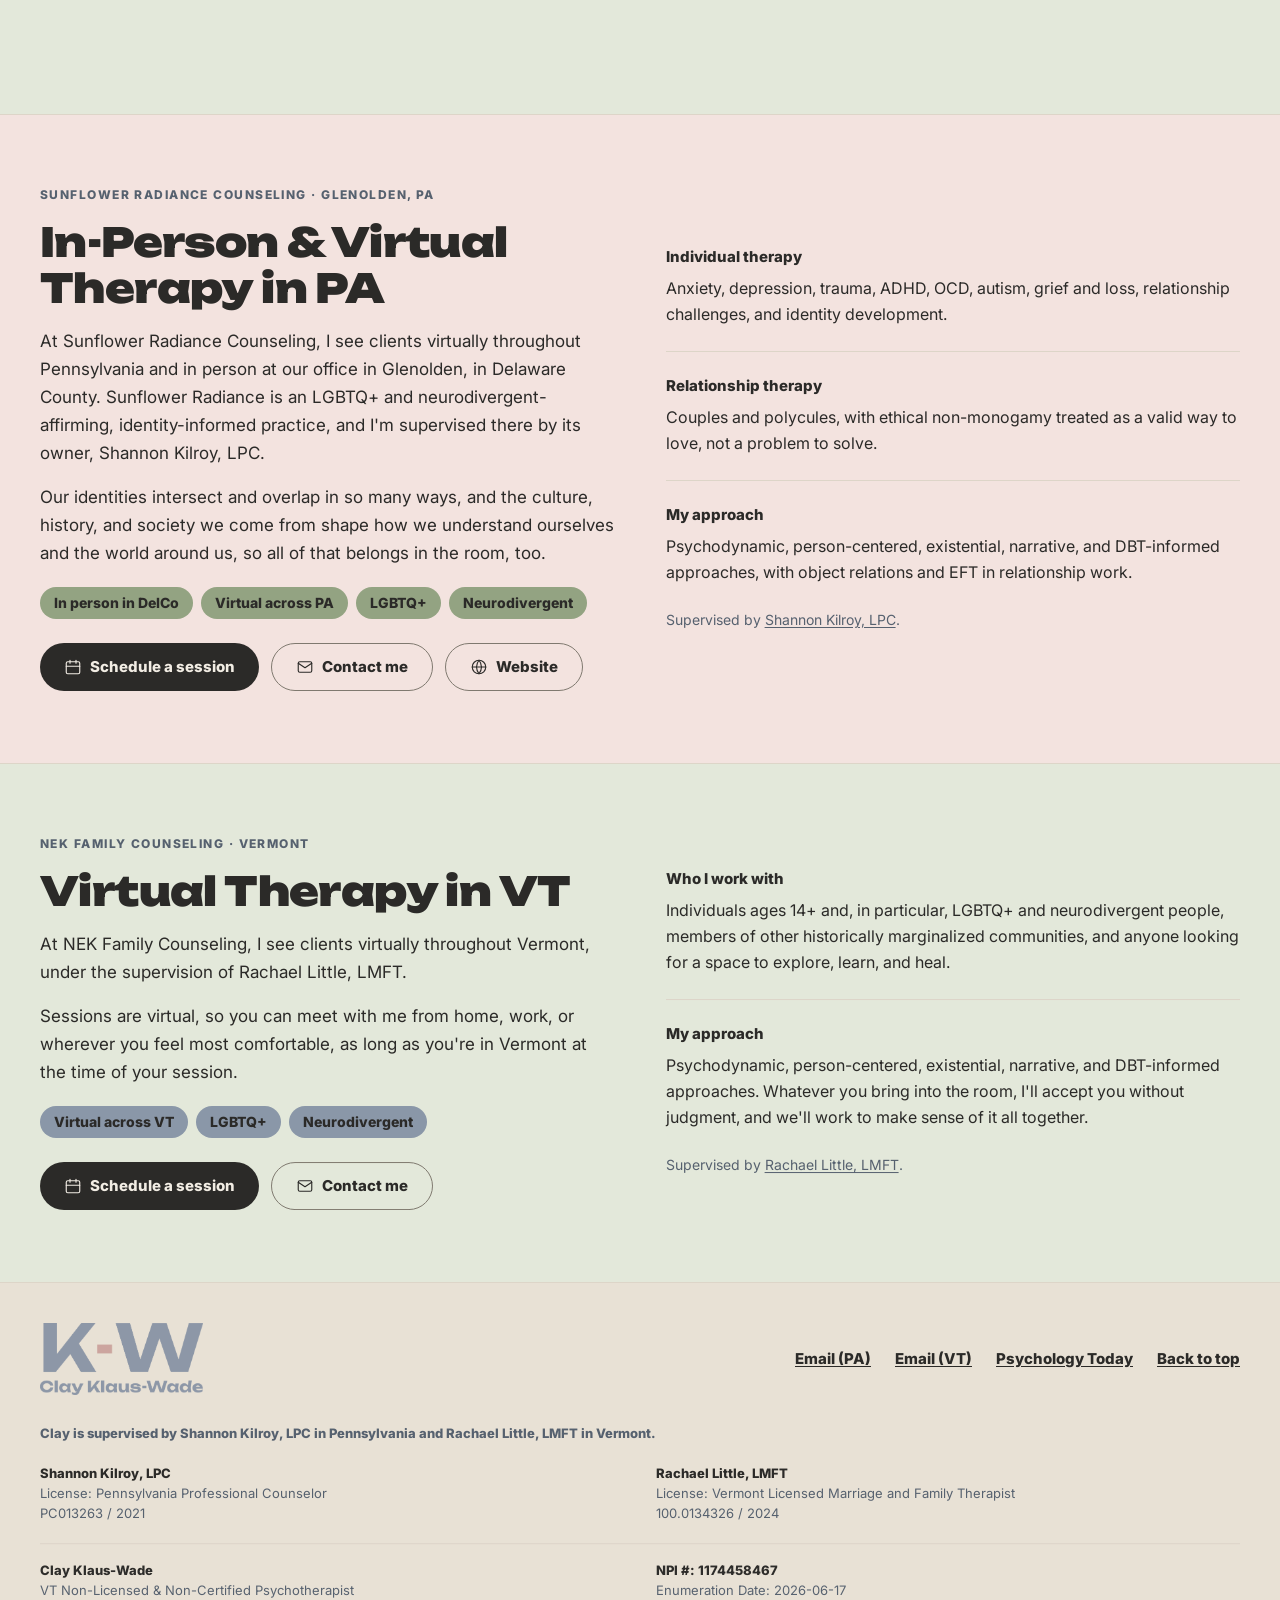
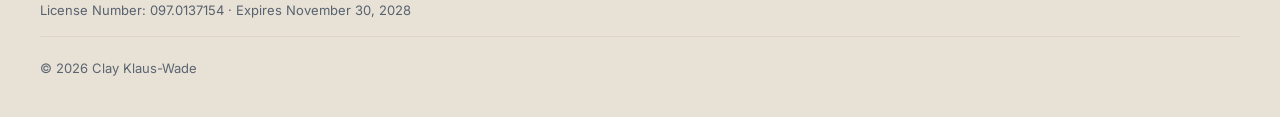
==== commit e6fb1601: "Therapy page, Vermont: Schedule a session button (Zoom scheduler); Contact me becomes the outline bu" ====
--- a/therapy/index.html
+++ b/therapy/index.html
@@ -221,8 +221,11 @@
 <span style="padding: 6px 14px; border-radius: 999px; background: #8a97a8; color: #2b2a28; font-size: 14px; line-height: 20px; font-weight: 800">LGBTQ+</span>
 <span style="padding: 6px 14px; border-radius: 999px; background: #8a97a8; color: #2b2a28; font-size: 14px; line-height: 20px; font-weight: 800">Neurodivergent</span>
 </div>
-<div style="padding-top: 8px">
-<a class="btn-primary" href="mailto:clay@nekfamilycounseling.org" style="display: inline-flex; align-items: center; gap: 8px; min-height: 48px; box-sizing: border-box; padding: 12px 24px; border-radius: 999px; background: #2b2a28; color: #f2ede4; font-size: 15px; line-height: 20px; font-weight: 800; text-decoration: none">
+<div style="display: flex; flex-wrap: wrap; gap: 12px; padding-top: 8px">
+<a class="btn-primary" href="https://scheduler.zoom.us/clay-nek-fcc/virtual-therapy-with-clay" target="_blank" rel="noopener" style="display: inline-flex; align-items: center; gap: 8px; min-height: 48px; box-sizing: border-box; padding: 12px 24px; border-radius: 999px; background: #2b2a28; color: #f2ede4; font-size: 15px; line-height: 20px; font-weight: 800; text-decoration: none">
+<svg width="18" height="18" viewBox="0 0 24 24" fill="none" stroke="currentColor" stroke-width="1.5" stroke-linecap="round" stroke-linejoin="round" aria-hidden="true"><rect x="3" y="5" width="18" height="16" rx="2"></rect><path d="M16 3v4M8 3v4M3 11h18"></path></svg>
+Schedule a session</a>
+<a class="btn-outline" href="mailto:clay@nekfamilycounseling.org" style="display: inline-flex; align-items: center; gap: 8px; min-height: 48px; box-sizing: border-box; padding: 12px 24px; border-radius: 999px; border: 1.5px solid #7f796f; color: #2b2a28; font-size: 15px; line-height: 20px; font-weight: 800; text-decoration: none">
 <svg width="18" height="18" viewBox="0 0 24 24" fill="none" stroke="currentColor" stroke-width="1.5" stroke-linecap="round" stroke-linejoin="round" aria-hidden="true"><rect x="3" y="5" width="18" height="14" rx="2"></rect><path d="m3 7 9 6 9-6"></path></svg>
 Contact me</a>
 </div>
--- a/css/motion.css
+++ b/css/motion.css
@@ -8,7 +8,6 @@
    flashing before js/motion.js animates them in. If the motion script never
    loads, that head script removes .kw-motion after 3s and everything shows. */
 .kw-motion .kw-header,
-.kw-motion .hero .intro > *,
 .kw-motion .hero-photo,
 .kw-motion .reveal,
 .kw-motion [data-reveal],
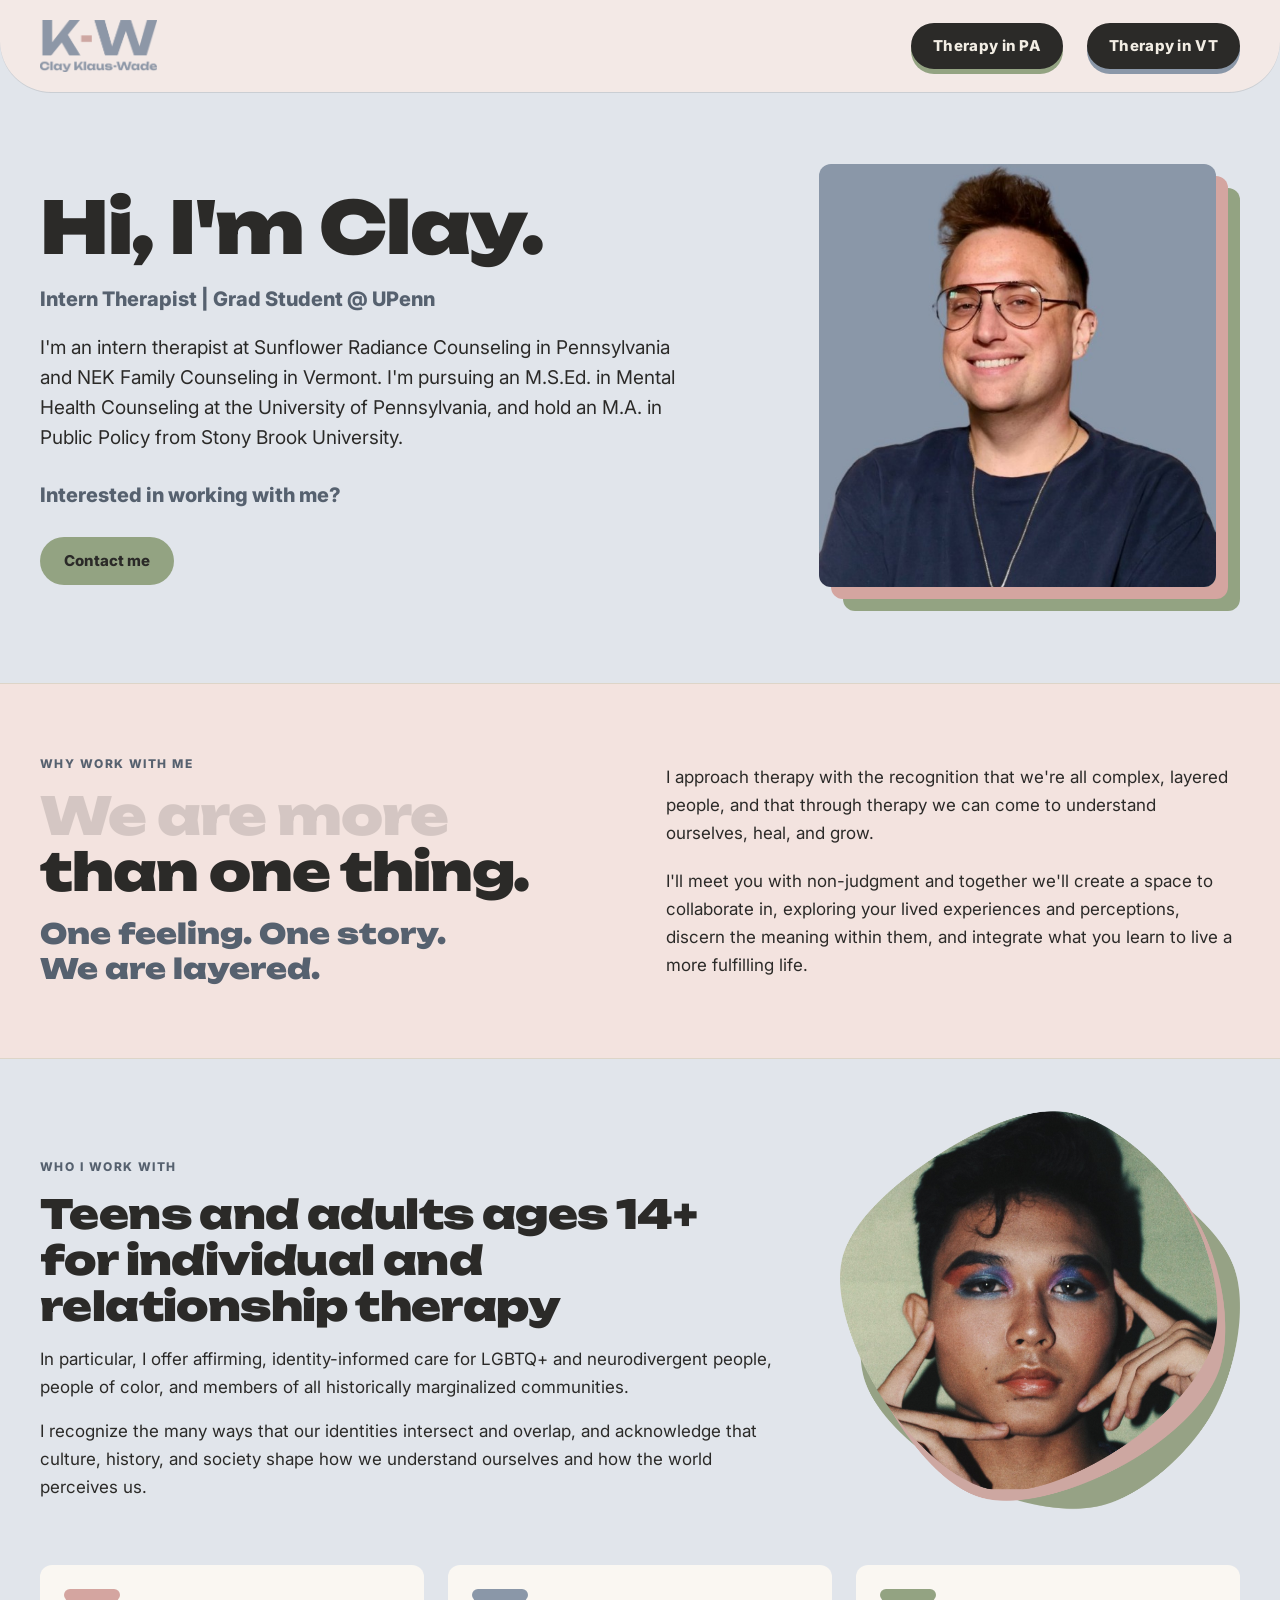
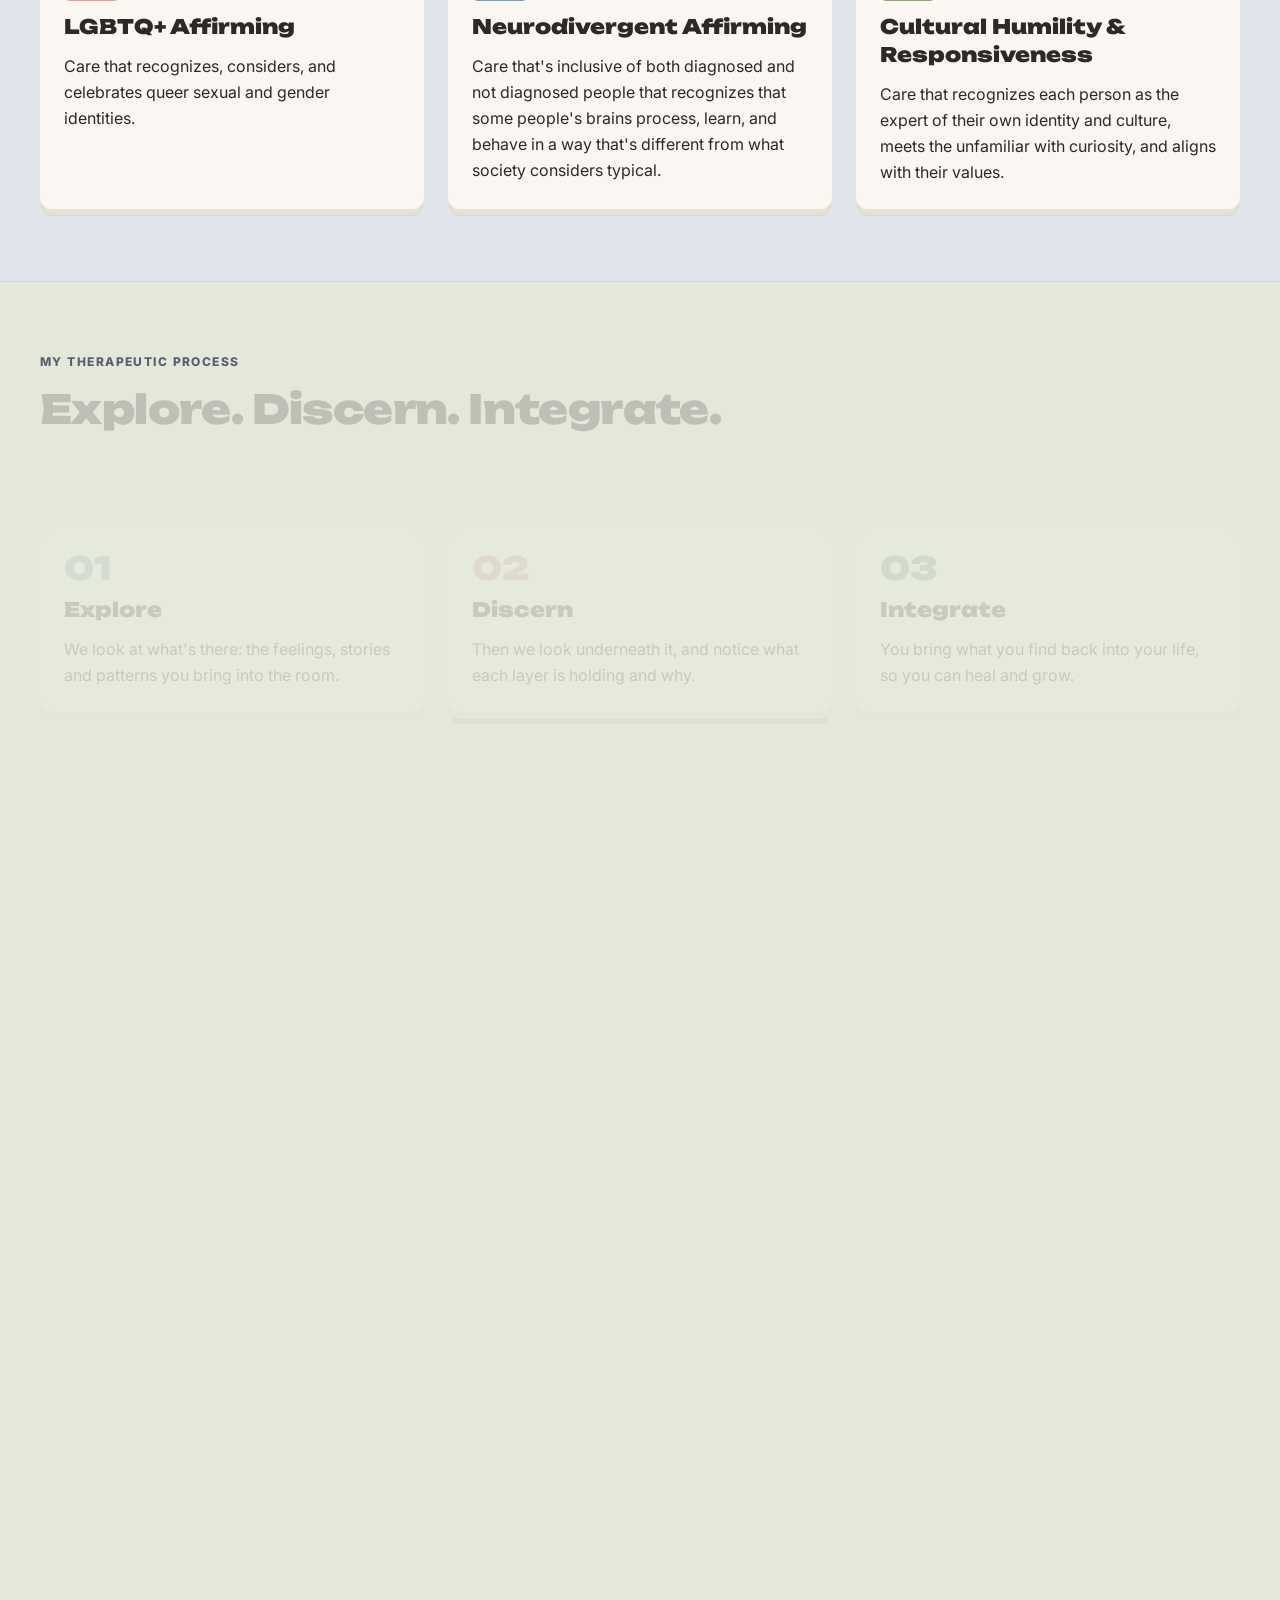
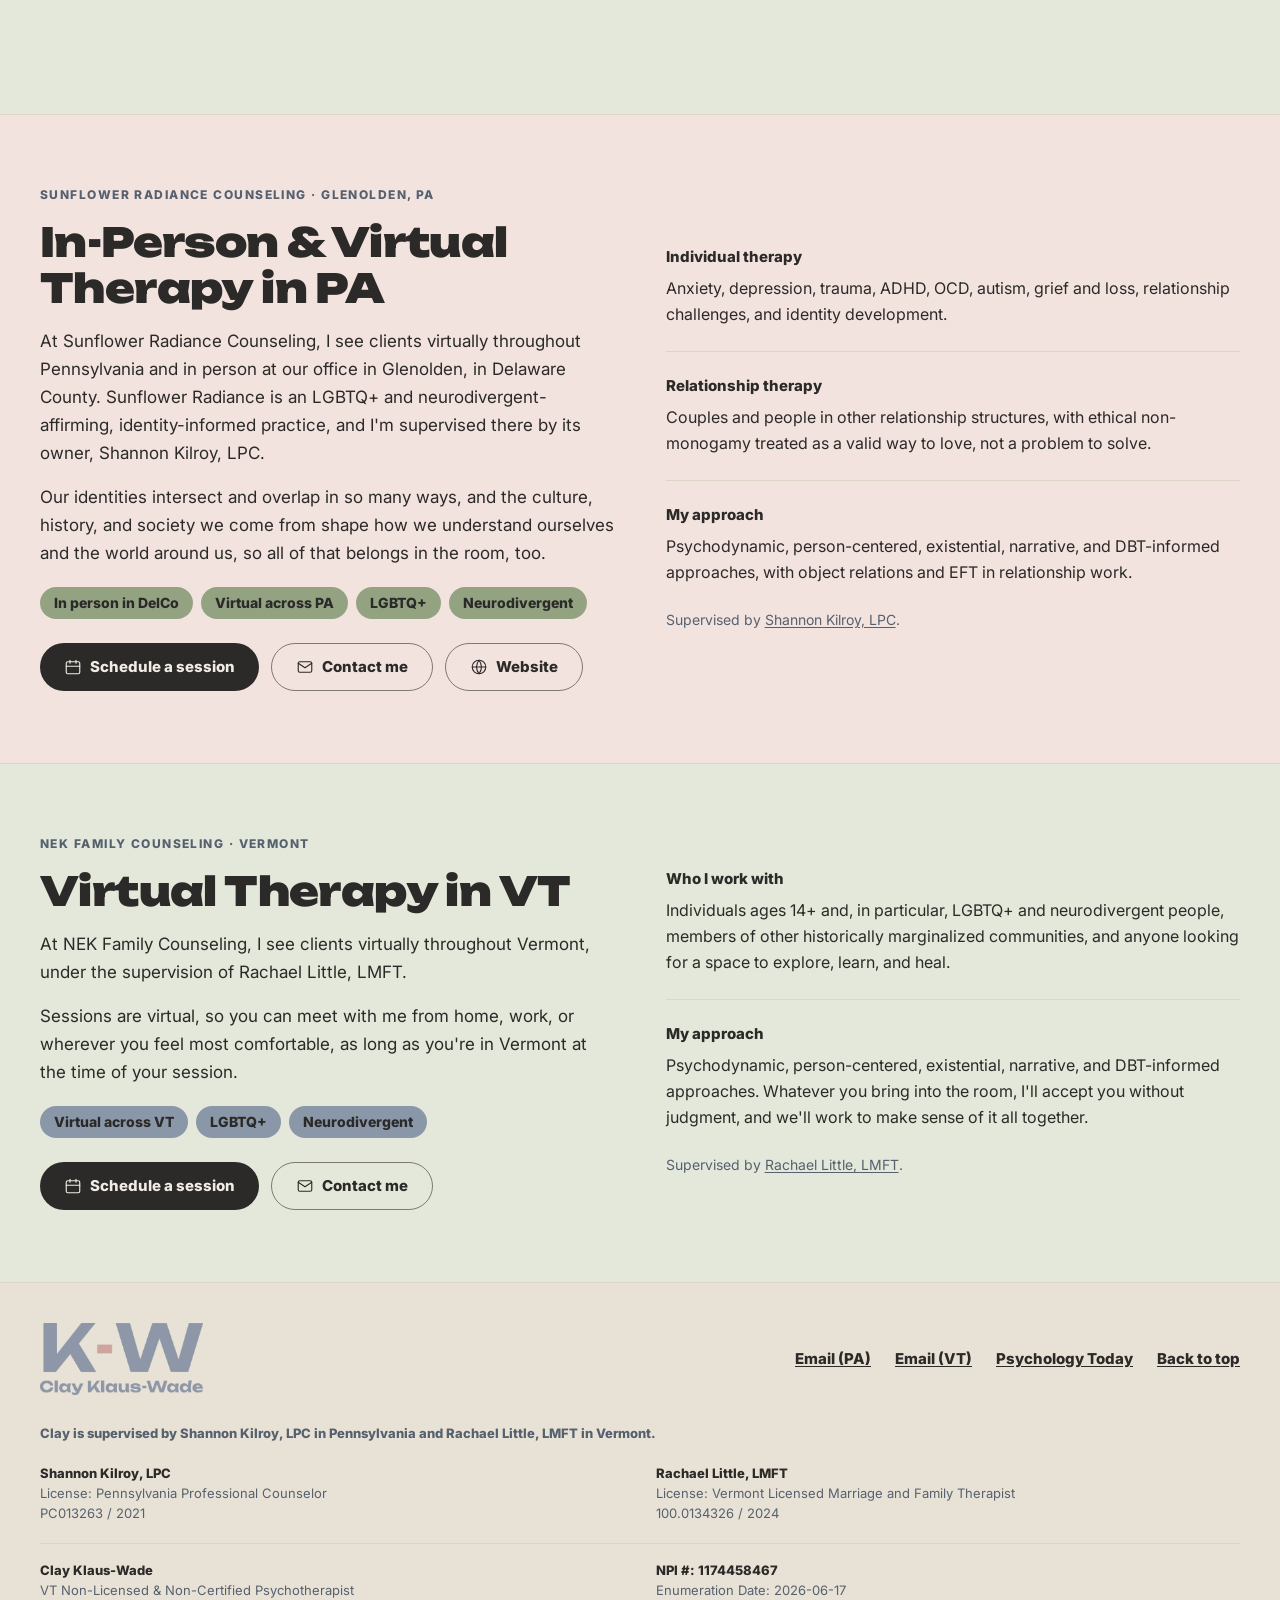
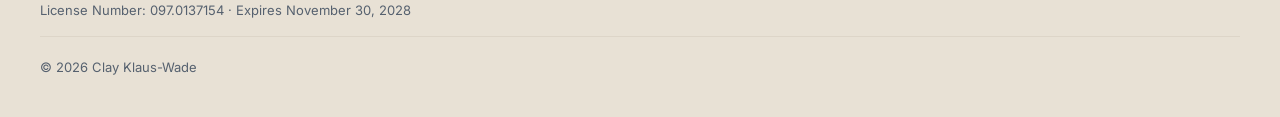
==== commit 9e171951: "Relationship therapy: people in other relationship structures Co-Authored-By: Claude Opus 5.5 <norep" ====
--- a/therapy/index.html
+++ b/therapy/index.html
@@ -197,7 +197,7 @@
 </div>
 <div style="display: flex; flex-direction: column; gap: 8px; padding-bottom: 24px; border-bottom: 1px solid #ddd5c8">
 <div style="font-size: 15px; line-height: 20px; font-weight: 800">Relationship therapy</div>
-<p style="margin: 0">Couples and polycules, with ethical non-monogamy treated as a valid way to love, not a problem to solve.</p>
+<p style="margin: 0">Couples and people in other relationship structures, with ethical non-monogamy treated as a valid way to love, not a problem to solve.</p>
 </div>
 <div style="display: flex; flex-direction: column; gap: 8px">
 <div style="font-size: 15px; line-height: 20px; font-weight: 800">My approach</div>
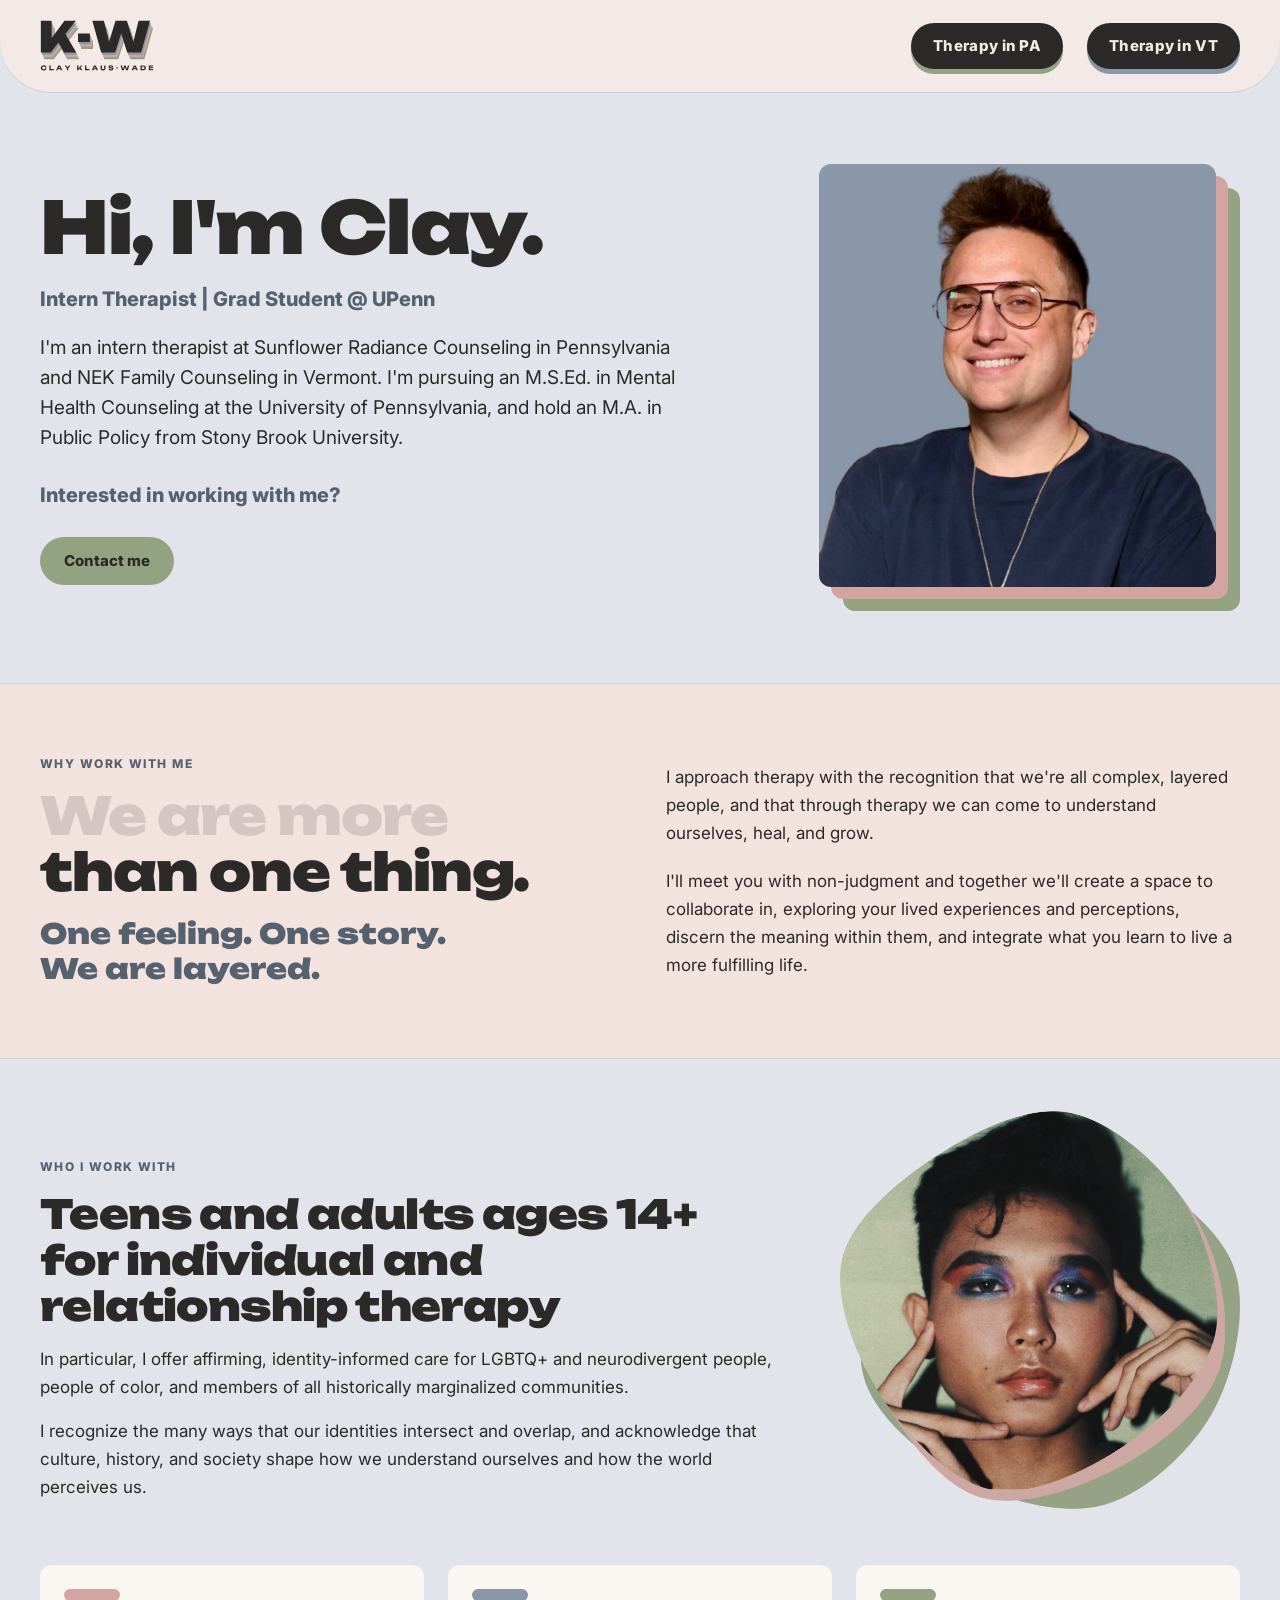
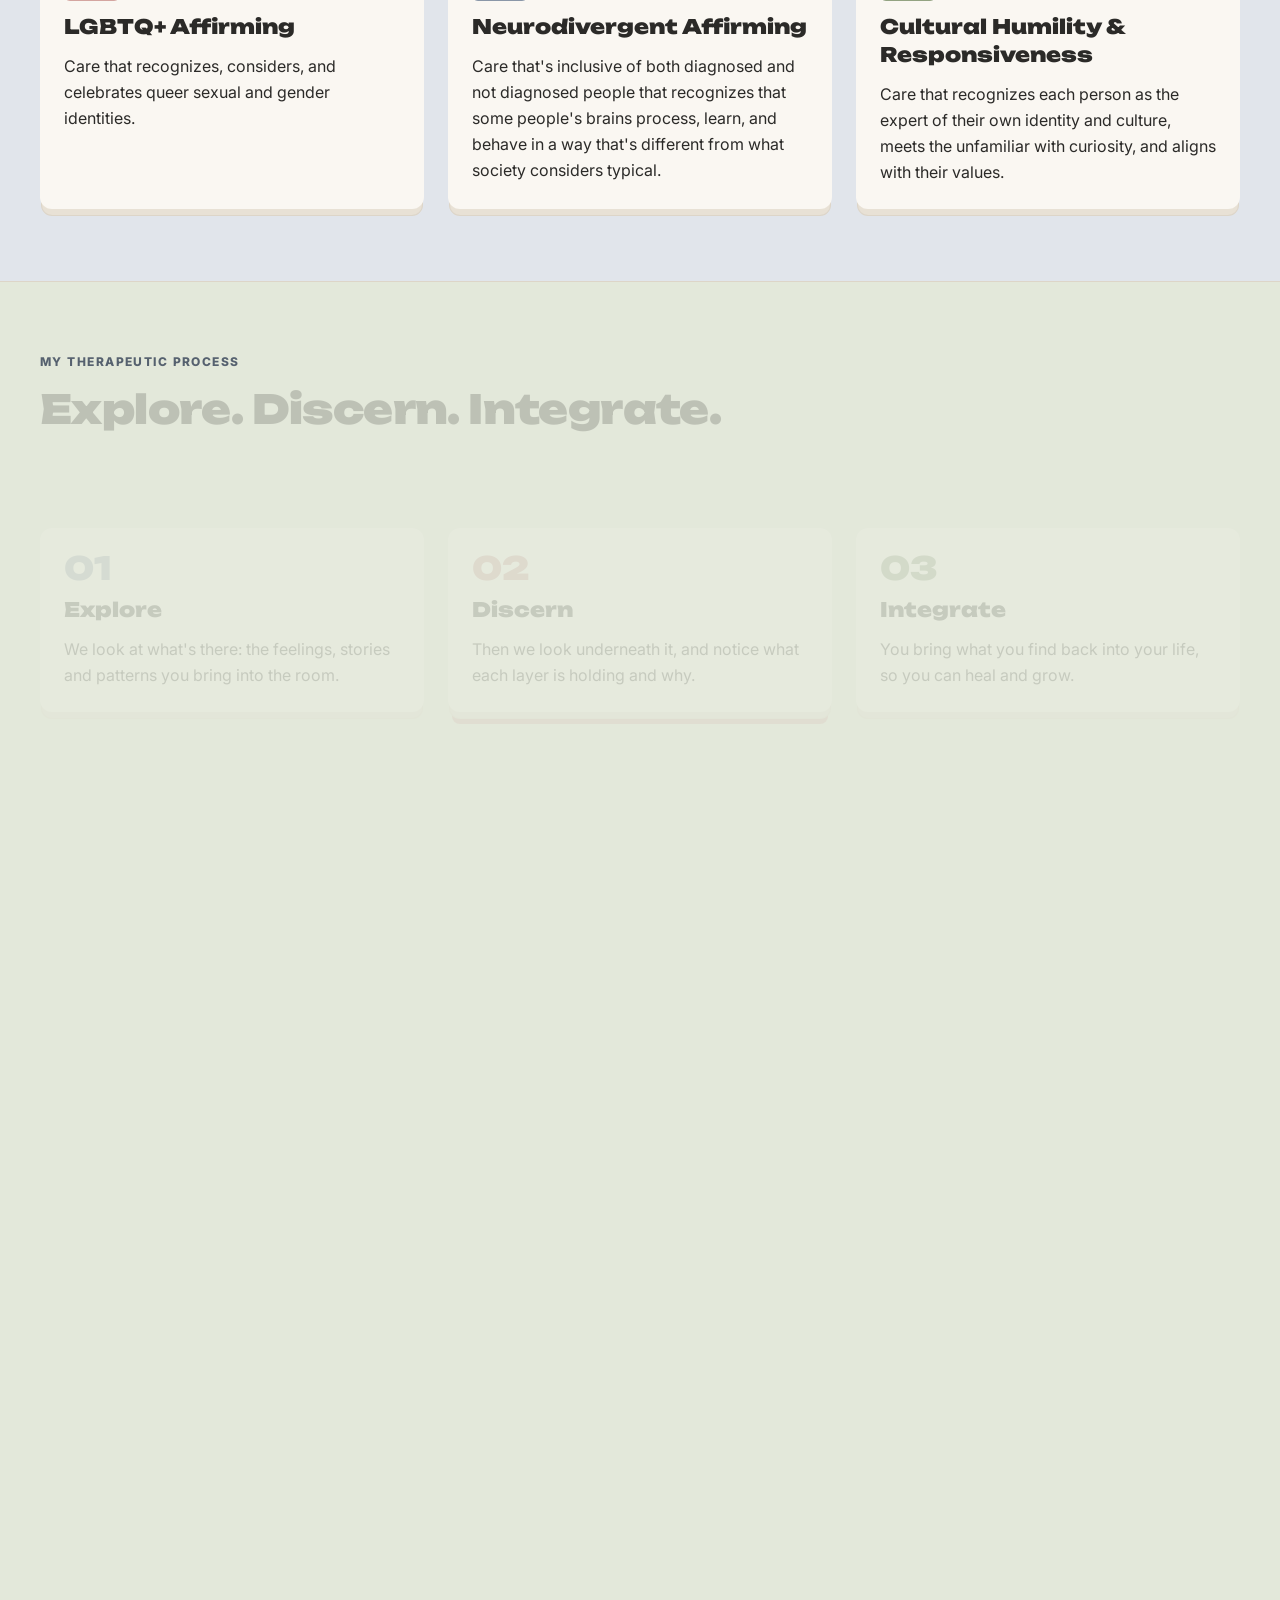
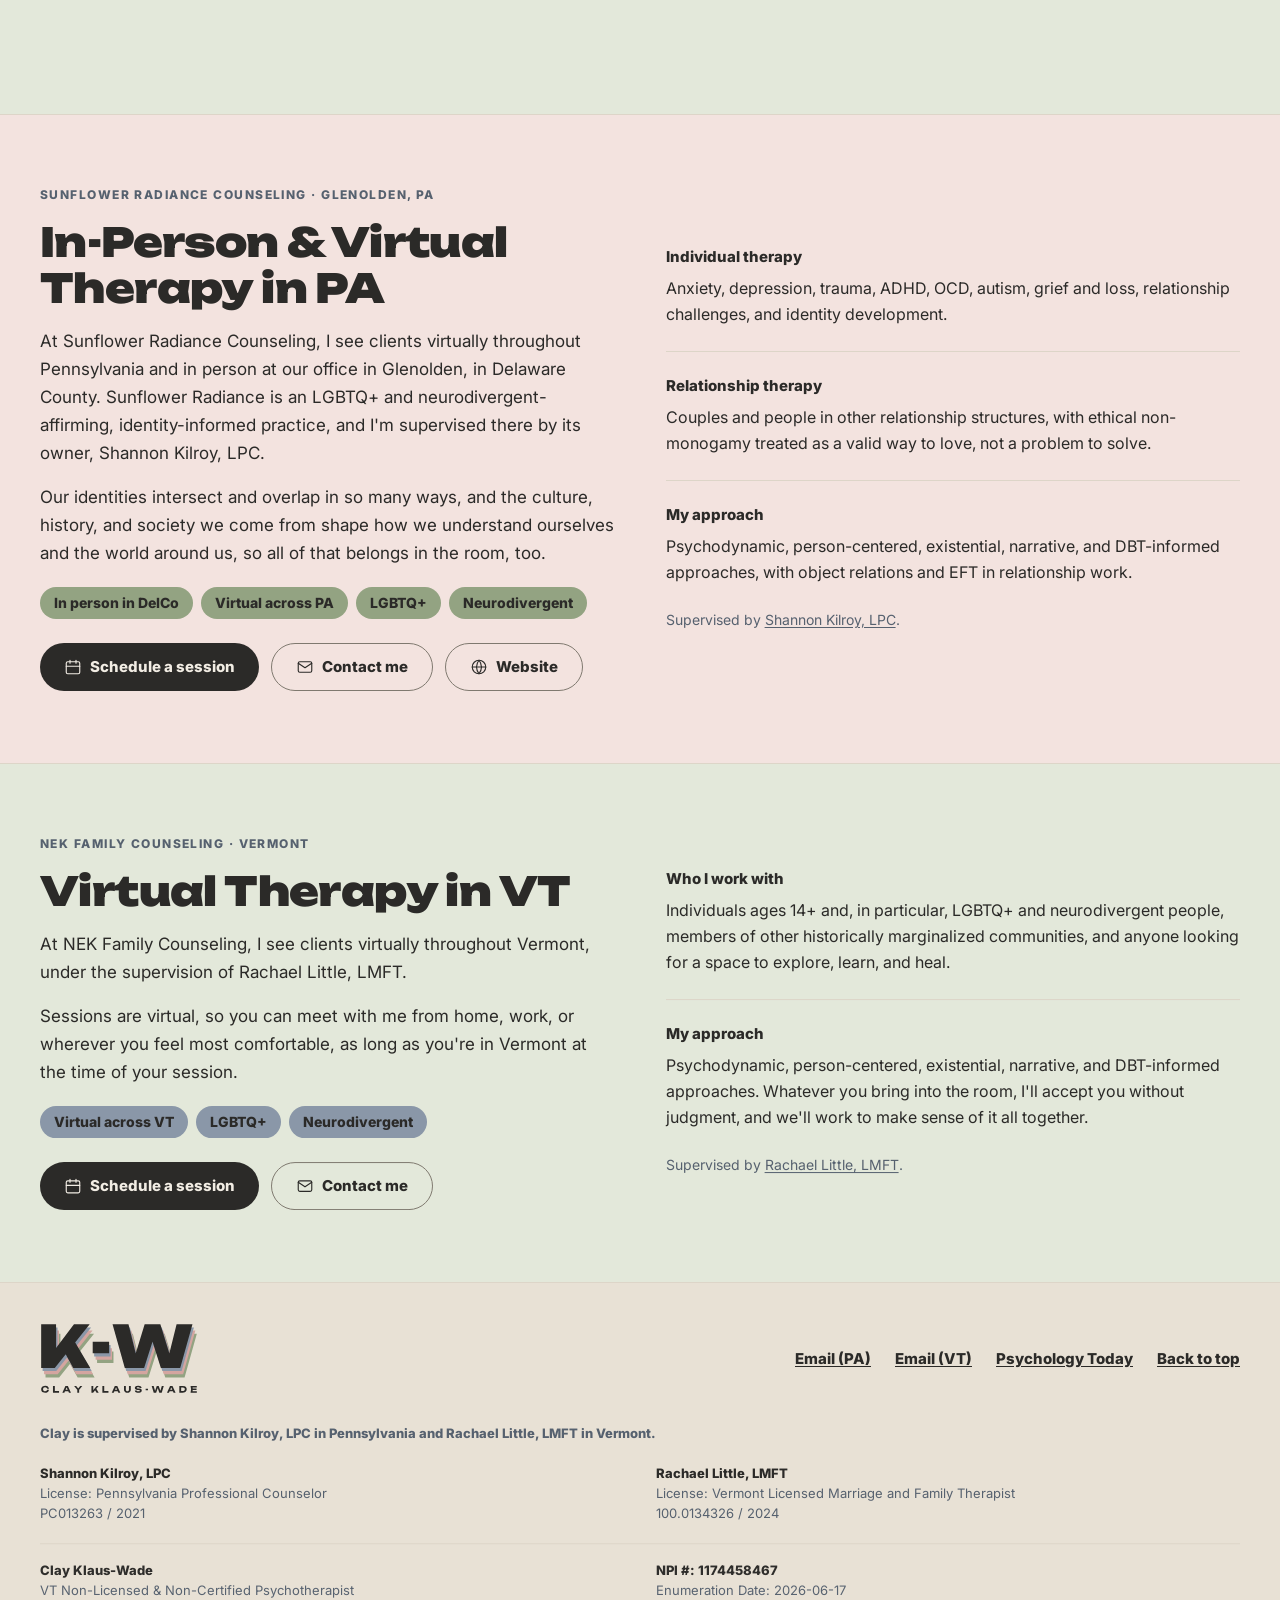
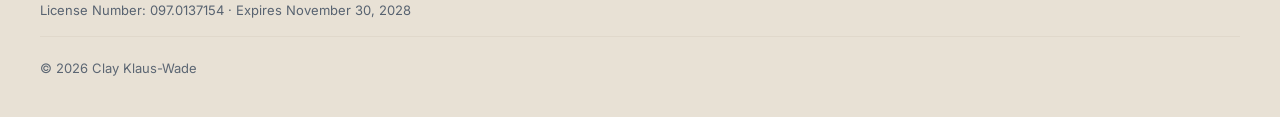
==== commit 0cd01a41: "Therapy page: PA/VT header and Schedule buttons to the right places; layered K-W logo Co-Authored-By" ====
--- a/therapy/index.html
+++ b/therapy/index.html
@@ -62,10 +62,10 @@
 <!-- Header (logo only, not linked) -->
 <header class="kw-header">
 <div class="kw-header-inner">
-<a class="kw-lockup" href="#top" aria-label="Clay Klaus-Wade, back to top"><img src="../images/kw-lockup.png" alt="K-W Clay Klaus-Wade"></a>
+<a class="kw-lockup" href="#top" aria-label="Clay Klaus-Wade, back to top"><img src="../images/kw-lockup-layered.svg" alt="K-W Clay Klaus-Wade"></a>
 <nav class="kw-nav" aria-label="Contact">
-<a class="kw-btn kw-btn-sage" href="mailto:clay@sunflowerradiance.com">Therapy in PA</a>
-<a class="kw-btn kw-btn-slate" href="mailto:clay@nekfamilycounseling.org">Therapy in VT</a>
+<a class="kw-btn kw-btn-sage" href="https://www.sunflowerradiance.com/clay-klaus-wade" target="_blank" rel="noopener">Therapy in PA</a>
+<a class="kw-btn kw-btn-slate" href="https://schedulewithclay.link/vt/">Therapy in VT</a>
 </nav>
 </div>
 </header>
@@ -179,7 +179,7 @@
 <span style="padding: 6px 14px; border-radius: 999px; background: #93a382; color: #2b2a28; font-size: 14px; line-height: 20px; font-weight: 800">Neurodivergent</span>
 </div>
 <div style="display: flex; flex-wrap: wrap; gap: 12px; padding-top: 8px">
-<a class="btn-primary" href="https://sunflowerradiance.janeapp.com/#/staff_member/15" target="_blank" rel="noopener" style="display: inline-flex; align-items: center; gap: 8px; min-height: 48px; box-sizing: border-box; padding: 12px 24px; border-radius: 999px; background: #2b2a28; color: #f2ede4; font-size: 15px; line-height: 20px; font-weight: 800; text-decoration: none">
+<a class="btn-primary" href="https://schedulewithclay.link/pa/" style="display: inline-flex; align-items: center; gap: 8px; min-height: 48px; box-sizing: border-box; padding: 12px 24px; border-radius: 999px; background: #2b2a28; color: #f2ede4; font-size: 15px; line-height: 20px; font-weight: 800; text-decoration: none">
 <svg width="18" height="18" viewBox="0 0 24 24" fill="none" stroke="currentColor" stroke-width="1.5" stroke-linecap="round" stroke-linejoin="round" aria-hidden="true"><rect x="3" y="5" width="18" height="16" rx="2"></rect><path d="M16 3v4M8 3v4M3 11h18"></path></svg>
 Schedule a session</a>
 <a class="btn-outline" href="mailto:clay@sunflowerradiance.com" style="display: inline-flex; align-items: center; gap: 8px; min-height: 48px; box-sizing: border-box; padding: 12px 24px; border-radius: 999px; border: 1.5px solid #7f796f; color: #2b2a28; font-size: 15px; line-height: 20px; font-weight: 800; text-decoration: none">
@@ -222,7 +222,7 @@
 <span style="padding: 6px 14px; border-radius: 999px; background: #8a97a8; color: #2b2a28; font-size: 14px; line-height: 20px; font-weight: 800">Neurodivergent</span>
 </div>
 <div style="display: flex; flex-wrap: wrap; gap: 12px; padding-top: 8px">
-<a class="btn-primary" href="https://scheduler.zoom.us/clay-nek-fcc/virtual-therapy-with-clay" target="_blank" rel="noopener" style="display: inline-flex; align-items: center; gap: 8px; min-height: 48px; box-sizing: border-box; padding: 12px 24px; border-radius: 999px; background: #2b2a28; color: #f2ede4; font-size: 15px; line-height: 20px; font-weight: 800; text-decoration: none">
+<a class="btn-primary" href="https://schedulewithclay.link/vt/" style="display: inline-flex; align-items: center; gap: 8px; min-height: 48px; box-sizing: border-box; padding: 12px 24px; border-radius: 999px; background: #2b2a28; color: #f2ede4; font-size: 15px; line-height: 20px; font-weight: 800; text-decoration: none">
 <svg width="18" height="18" viewBox="0 0 24 24" fill="none" stroke="currentColor" stroke-width="1.5" stroke-linecap="round" stroke-linejoin="round" aria-hidden="true"><rect x="3" y="5" width="18" height="16" rx="2"></rect><path d="M16 3v4M8 3v4M3 11h18"></path></svg>
 Schedule a session</a>
 <a class="btn-outline" href="mailto:clay@nekfamilycounseling.org" style="display: inline-flex; align-items: center; gap: 8px; min-height: 48px; box-sizing: border-box; padding: 12px 24px; border-radius: 999px; border: 1.5px solid #7f796f; color: #2b2a28; font-size: 15px; line-height: 20px; font-weight: 800; text-decoration: none">
@@ -250,7 +250,7 @@
 <footer style="flex: 1 0 auto; background: #e8e1d5; border-top: 1px solid #ddd5c8">
 <div style="max-width: 1200px; margin: 0 auto; padding: 40px clamp(16px, 4vw, 32px); display: flex; flex-direction: column; gap: 20px">
 <div style="display: flex; flex-wrap: wrap; justify-content: space-between; align-items: center; gap: 24px">
-<img class="logo-footer" src="../images/kw-lockup.png" alt="K-W Clay Klaus-Wade" style="height: 72px; width: auto; display: block">
+<img class="logo-footer" src="../images/kw-lockup-layered.svg" alt="K-W Clay Klaus-Wade" style="height: 72px; width: auto; display: block">
 <nav aria-label="Contact" style="display: flex; flex-wrap: wrap; gap: 24px; font-size: 15px; line-height: 20px; font-weight: 800">
 <a href="mailto:clay@sunflowerradiance.com" style="text-decoration: underline; padding: 12px 0">Email (PA)</a>
 <a href="mailto:clay@nekfamilycounseling.org" style="text-decoration: underline; padding: 12px 0">Email (VT)</a>
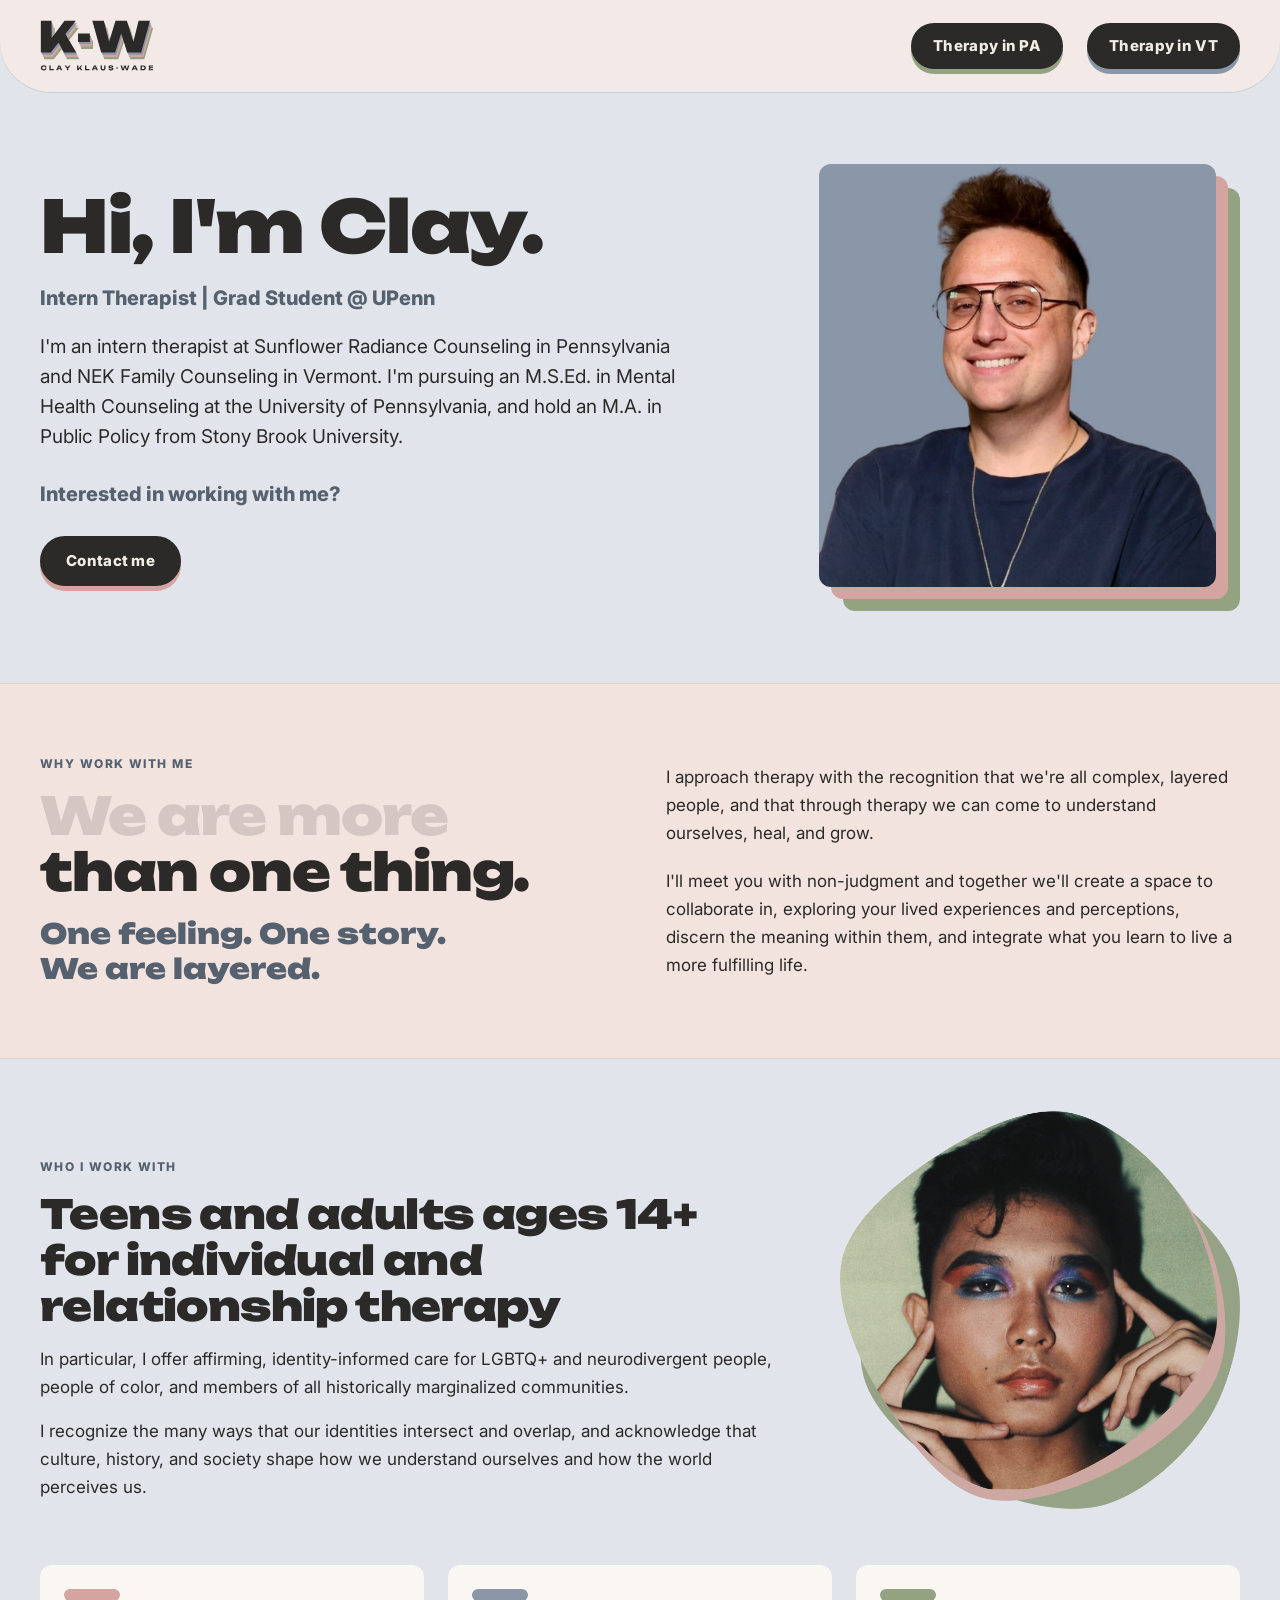
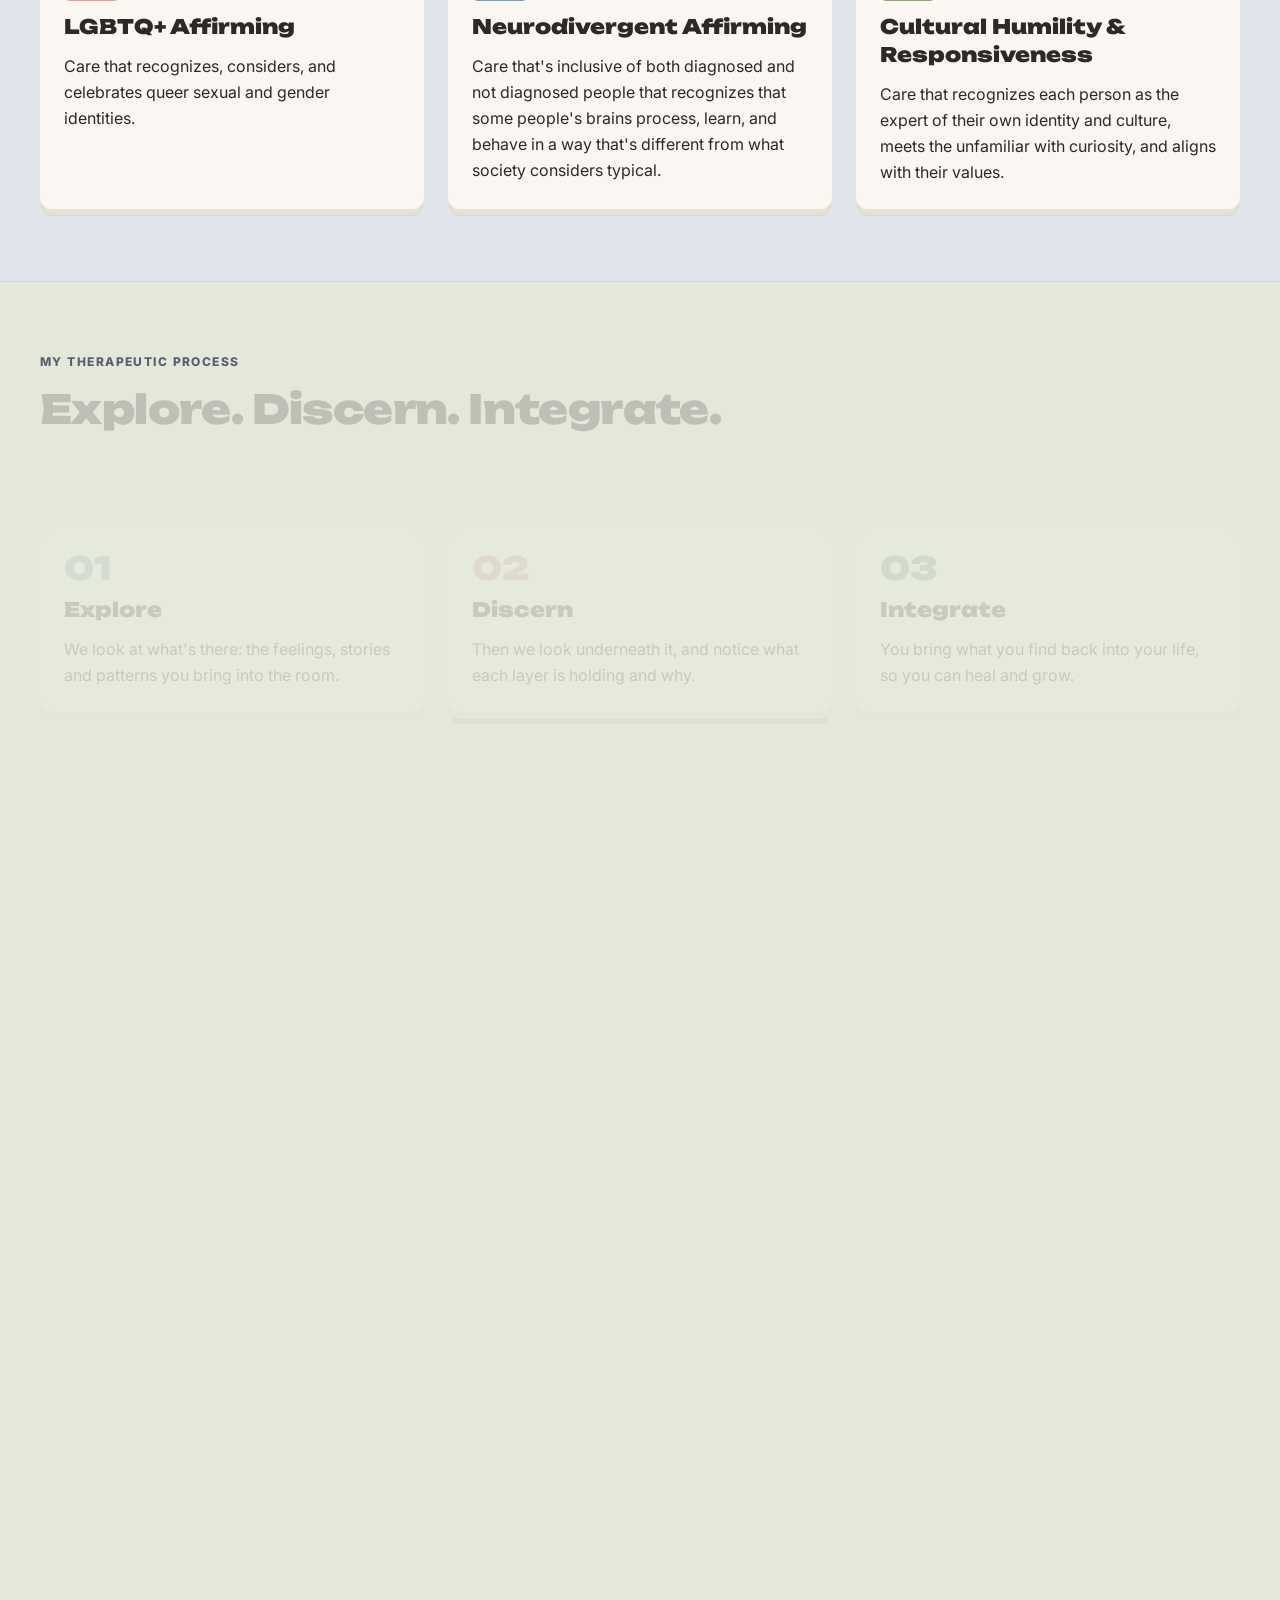
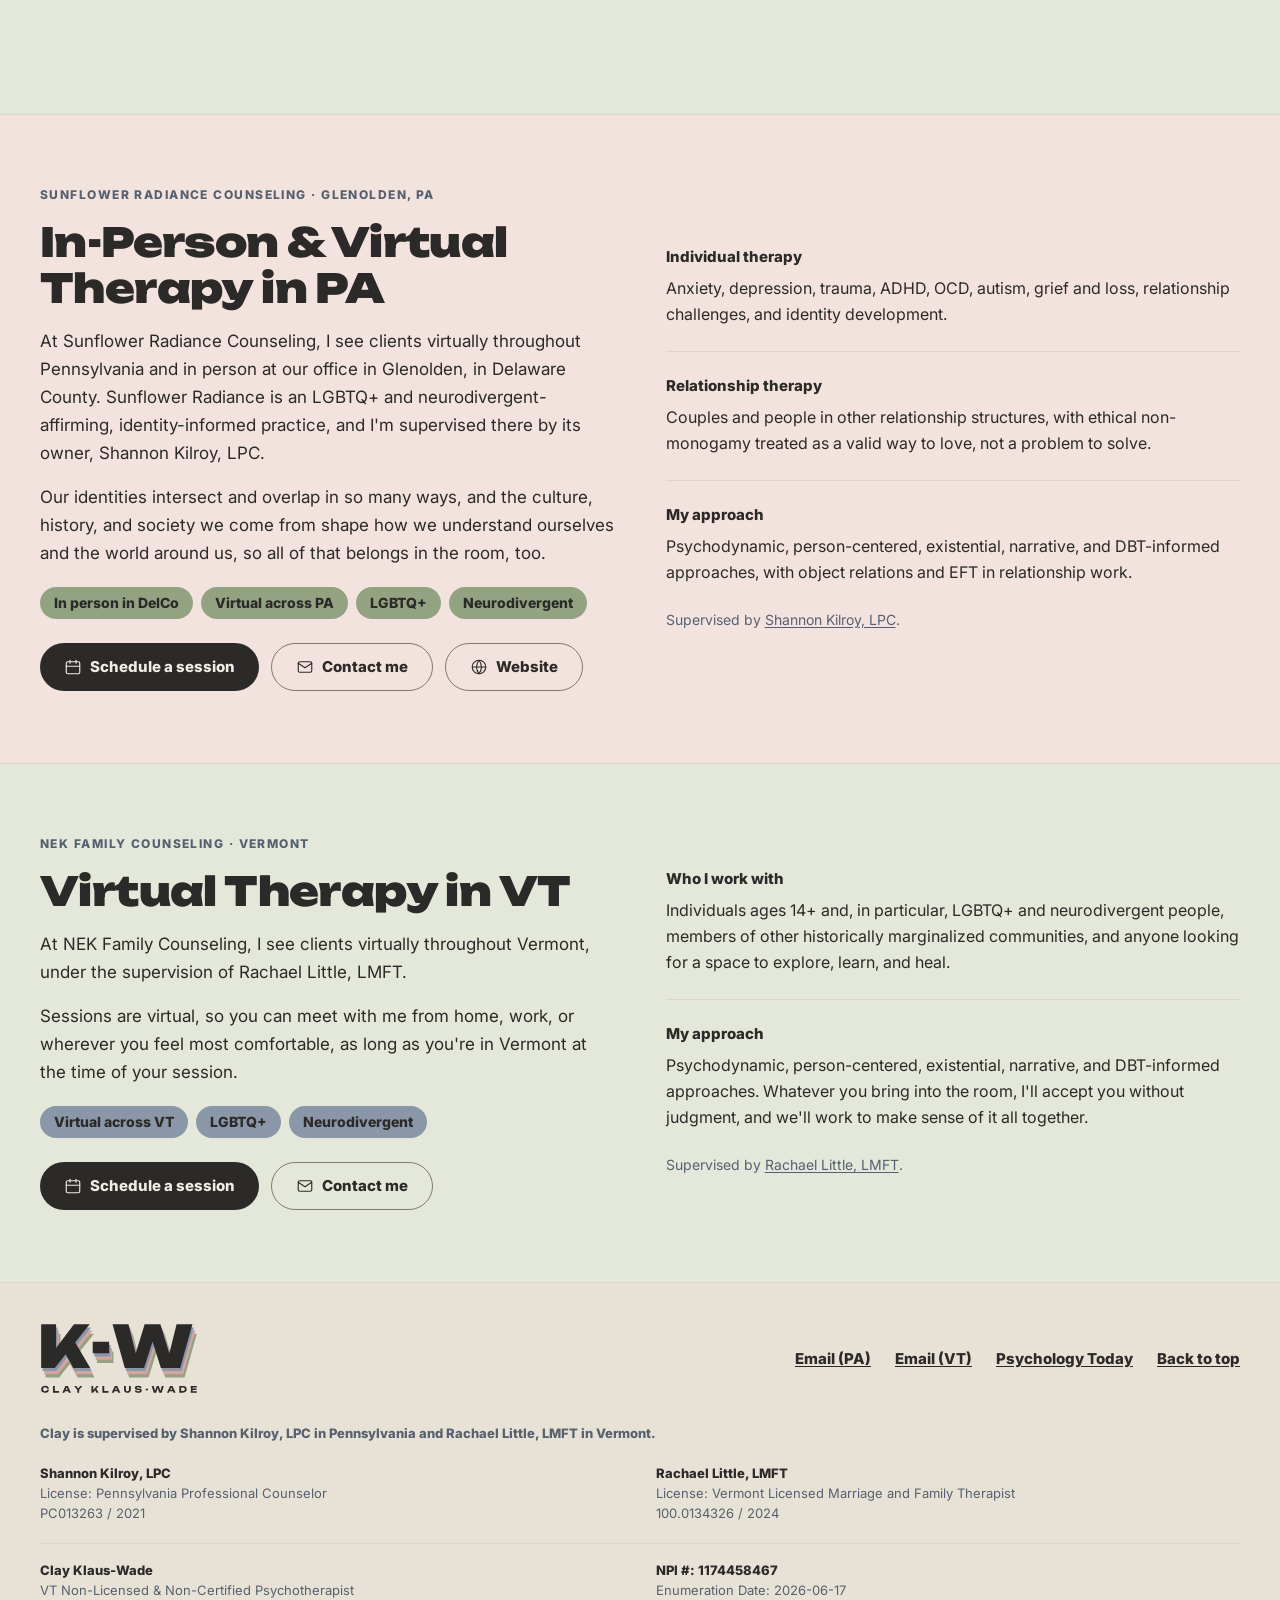
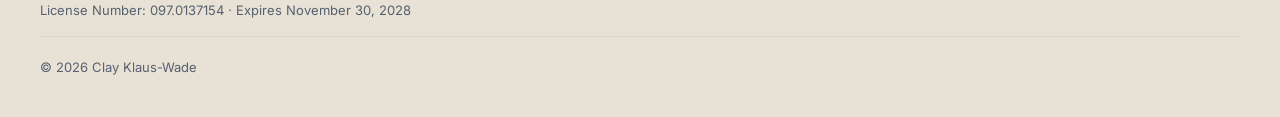
==== commit 3a15b137: "Therapy hero: Contact me as a black pill with a rose edge, to schedulewithclay.link Co-Authored-By: " ====
--- a/therapy/index.html
+++ b/therapy/index.html
@@ -44,6 +44,7 @@
 .kw-nav{display:flex;align-items:center;gap:24px}
 .kw-btn{position:relative;white-space:nowrap;display:inline-flex;align-items:center;padding:11px 20px;border:2px solid #2b2a28;border-radius:999px;background:#2b2a28;color:#f2ede4 !important;font-size:15px;line-height:20px;font-weight:800;letter-spacing:.02em;text-decoration:none;box-shadow:0 5px 0 0 #d4a5a0;transition:transform .18s ease,box-shadow .18s ease}
 .kw-btn-slate{box-shadow:0 5px 0 0 #8a97a8}
+.kw-btn-hero{padding:13px 24px;box-shadow:0 5px 0 0 #d4a5a0}
 .kw-btn-sage{box-shadow:0 5px 0 0 #93a382}
 .kw-btn:hover,.kw-btn:focus-visible{background:#1f1e1c;transform:translateY(5px);box-shadow:0 0 0 0 transparent}
 .kw-btn:active{transform:translateY(5px);box-shadow:none}
@@ -51,6 +52,7 @@
 @media (max-width:420px){.kw-header-inner{column-gap:10px}.kw-lockup{flex-basis:84px;width:84px}.kw-nav{gap:6px}.kw-btn{padding:8px 10px;font-size:12px;letter-spacing:0}}
 @media (max-width:350px){.kw-header-inner{column-gap:8px}.kw-lockup{flex-basis:68px;width:68px}.kw-nav{gap:5px}.kw-btn{padding:7px 8px;font-size:11px}}
 @media (prefers-reduced-motion: reduce){.kw-header,.kw-header-inner,.kw-btn{transition:none}}
+@media (max-width:720px){.kw-btn.kw-btn-hero{padding:12px 22px;font-size:15px;letter-spacing:.02em;box-shadow:0 5px 0 0 #d4a5a0}}
 </style>
 <link rel="stylesheet" href="../css/motion.css">
 <script>(function(d){if(!window.matchMedia||matchMedia("(prefers-reduced-motion: reduce)").matches)return;d.classList.add("kw-motion");setTimeout(function(){if(!window.__kwMotionReady)d.classList.remove("kw-motion")},3000)})(document.documentElement);</script>
@@ -79,7 +81,7 @@
 <p style="margin: 0; font-size: 19px; line-height: 30px; max-width: 34em">I'm an intern therapist at Sunflower Radiance Counseling in Pennsylvania and NEK Family Counseling in Vermont. I'm pursuing an M.S.Ed. in Mental Health Counseling at the University of Pennsylvania, and hold an M.A. in Public Policy from Stony Brook University.</p>
 <p style="margin: 0; padding-top: 8px; font-size: 20px; line-height: 28px; font-weight: 800; color: #56616f">Interested in working with me?</p>
 <div style="display: flex; flex-wrap: wrap; gap: 12px; padding-top: 8px">
-<a class="pt-btn" href="https://www.psychologytoday.com/profile/1806016" target="_blank" rel="noopener" style="display: inline-flex; align-items: center; min-height: 48px; box-sizing: border-box; padding: 12px 24px; border-radius: 999px; background: #93a382; color: #2b2a28; font-size: 15px; line-height: 20px; font-weight: 800; text-decoration: none">Contact me</a>
+<a class="kw-btn kw-btn-hero" href="https://schedulewithclay.link">Contact me</a>
 </div>
 </div>
 <div class="hero-photo" style="flex: 0 1 421px; min-width: 270px; max-width: 421px; padding: 0 24px 24px 0; box-sizing: border-box; align-self: center">
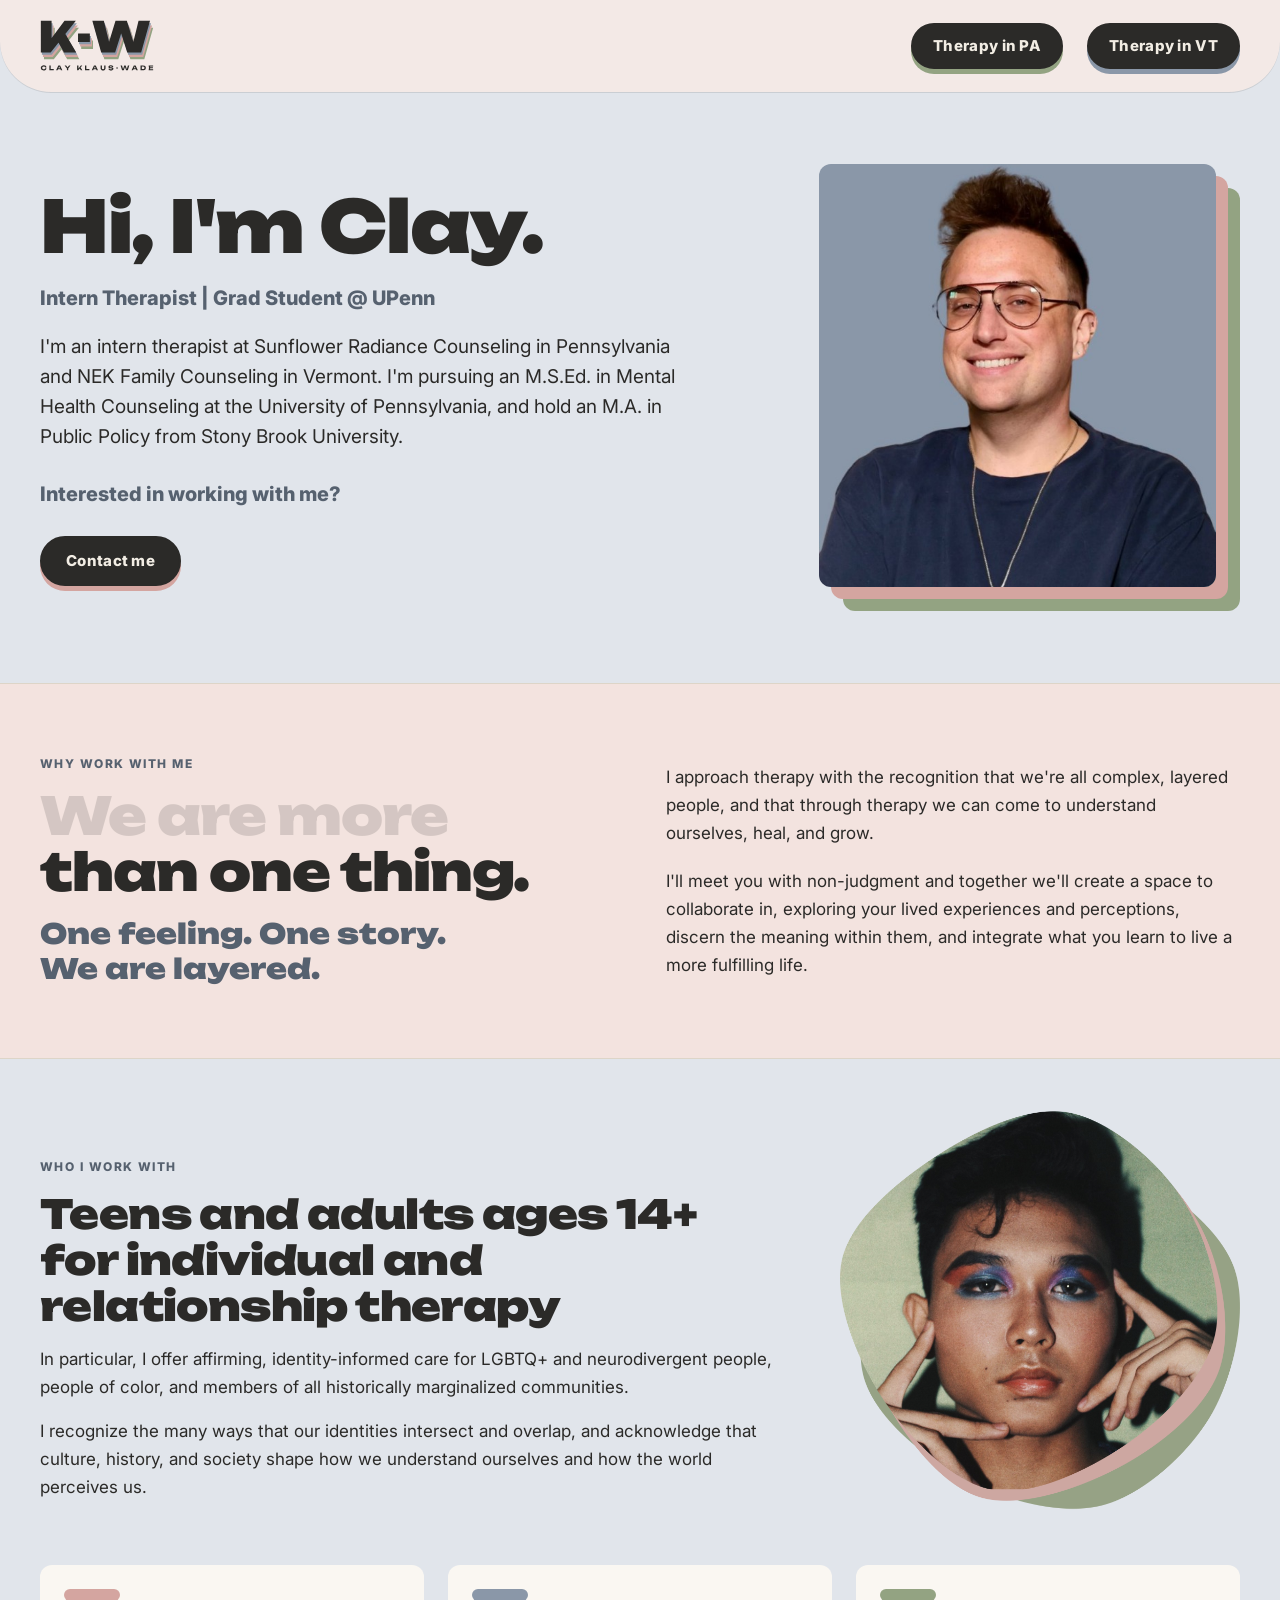
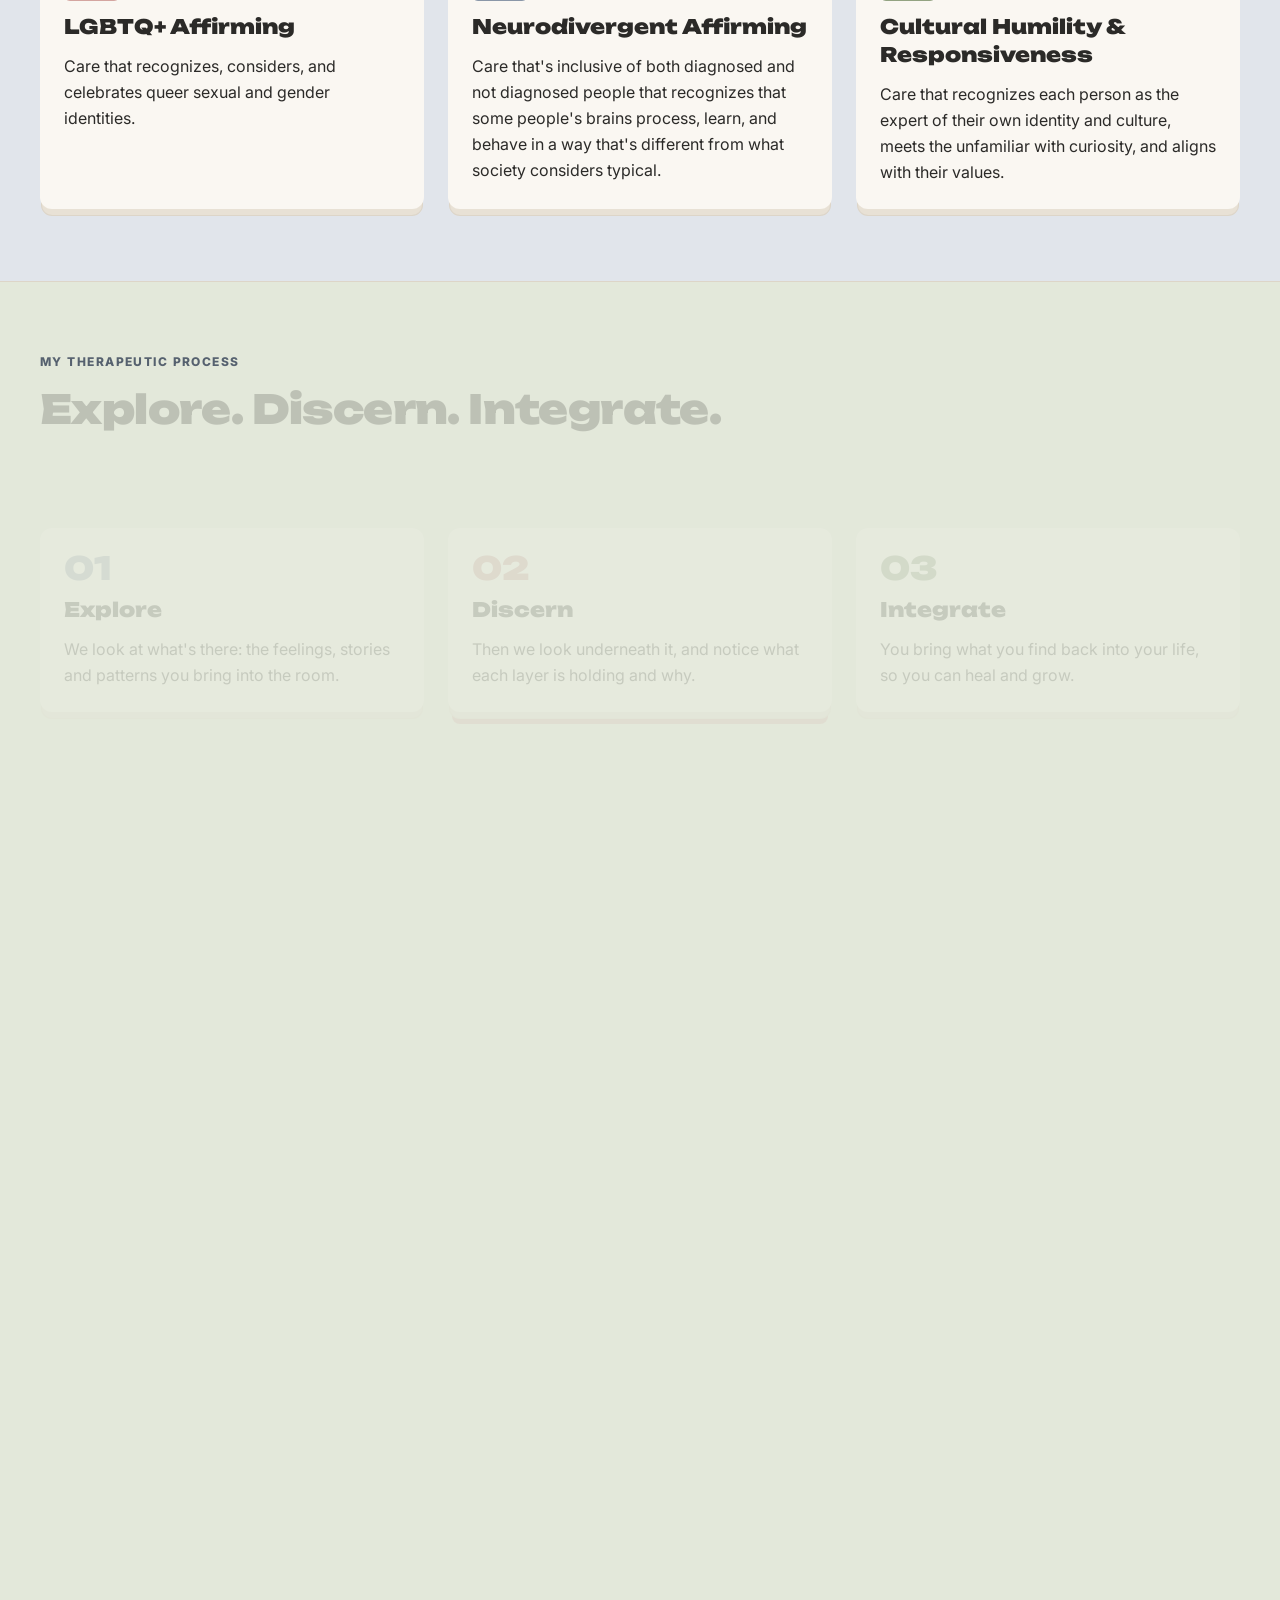
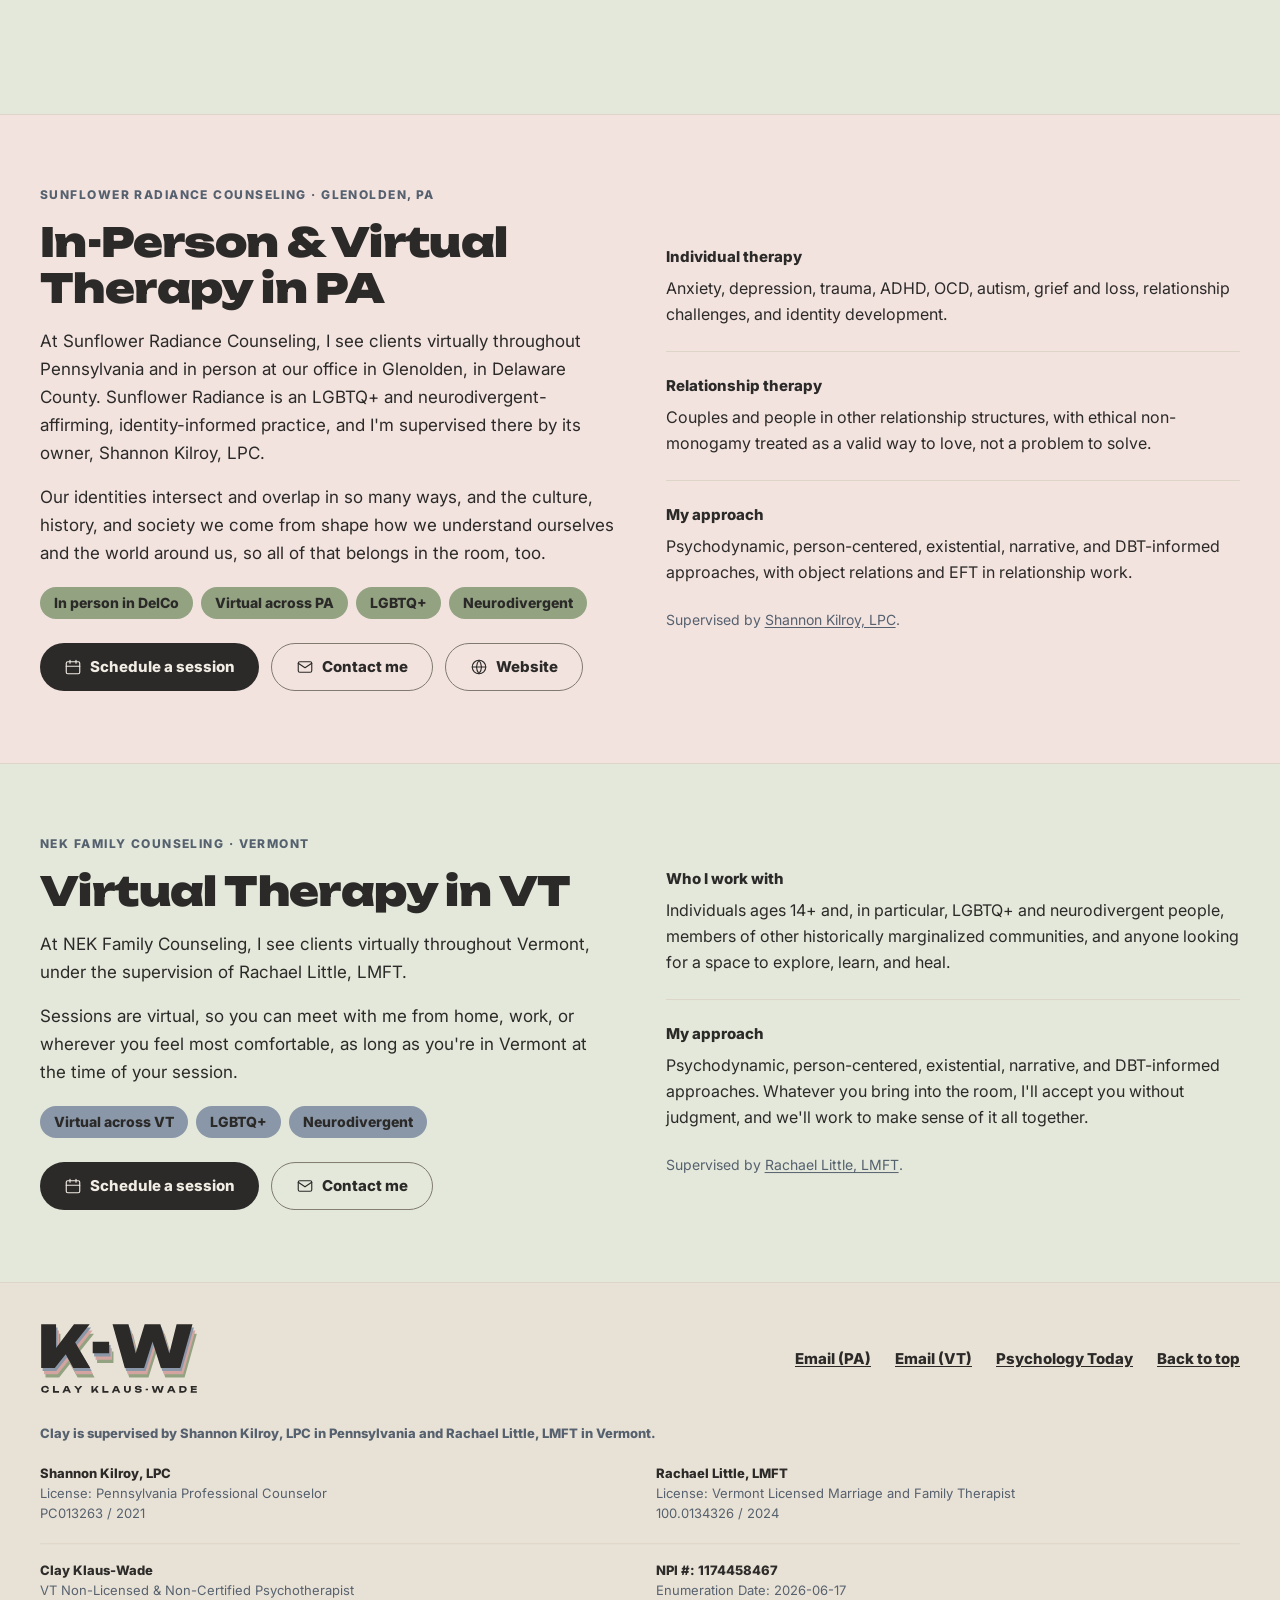
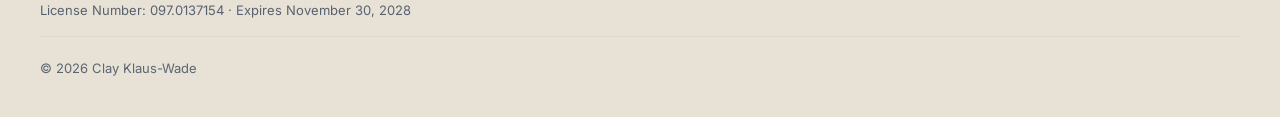
==== commit 73d76e92: "Version the motion CSS and JS so cached copies don't hide the therapy hero Browsers kept the 30-day-" ====
--- a/therapy/index.html
+++ b/therapy/index.html
@@ -54,7 +54,7 @@
 @media (prefers-reduced-motion: reduce){.kw-header,.kw-header-inner,.kw-btn{transition:none}}
 @media (max-width:720px){.kw-btn.kw-btn-hero{padding:12px 22px;font-size:15px;letter-spacing:.02em;box-shadow:0 5px 0 0 #d4a5a0}}
 </style>
-<link rel="stylesheet" href="../css/motion.css">
+<link rel="stylesheet" href="../css/motion.css?v=2">
 <script>(function(d){if(!window.matchMedia||matchMedia("(prefers-reduced-motion: reduce)").matches)return;d.classList.add("kw-motion");setTimeout(function(){if(!window.__kwMotionReady)d.classList.remove("kw-motion")},3000)})(document.documentElement);</script>
 </head>
 <body>
@@ -292,7 +292,7 @@
 <script src="../js/vendor/gsap.min.js"></script>
 <script src="../js/vendor/ScrollTrigger.min.js"></script>
 <script src="../js/vendor/lenis.min.js"></script>
-<script src="../js/motion.js"></script>
+<script src="../js/motion.js?v=2"></script>
 <script>(function(){var h=document.querySelector(".kw-header");if(!h)return;var t=false;function u(){h.classList.toggle("is-scrolled",(window.scrollY||window.pageYOffset)>8);t=false}window.addEventListener("scroll",function(){if(!t){t=true;requestAnimationFrame(u)}},{passive:true});u()})();</script>
 </body>
 </html>
